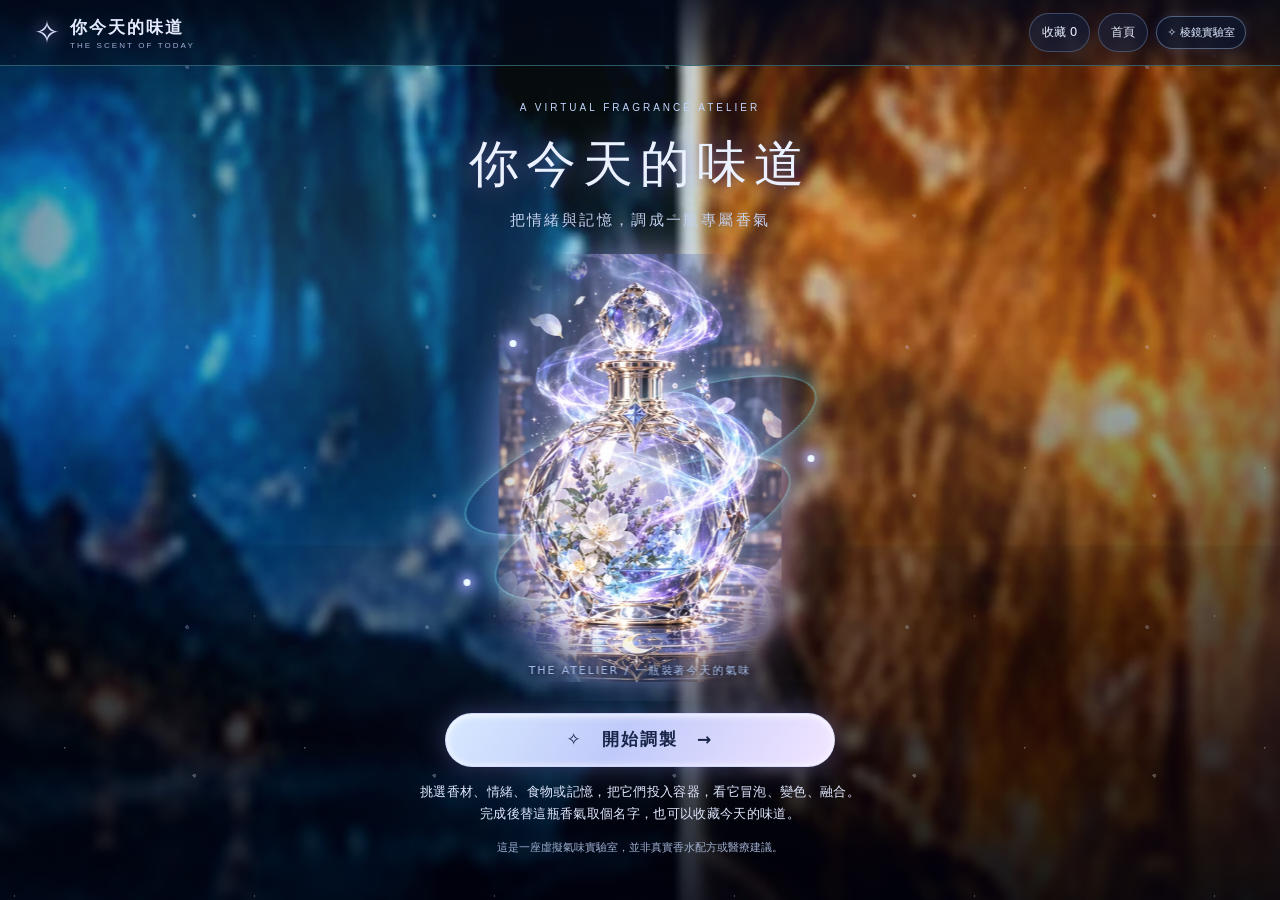
==== previews/v2.5/index.html @ 48ea0120 "Add isolated V2.5 preview: elixir opening, fullscreen generation, fantasy environments and expanded " ====
<!doctype html>
<html lang="zh-Hant-TW"><head><meta charset="utf-8"><meta name="viewport" content="width=device-width,initial-scale=1,viewport-fit=cover"><meta name="theme-color" content="#070e22"><meta name="description" content="在這座虛擬調香所，把香材、情緒、食物與記憶加入容器，看它冒泡、變色、融合，再替這瓶只屬於今天的香氣命名、收藏。"><title>你今天的味道｜虛擬調香所</title><style>
:root{color-scheme:dark;--navy:#070e22;--violet:#aab2ff;--blue:#76d5fa;--silver:#e5eaff;--line:rgba(188,205,255,.24);--glass:rgba(15,26,51,.69);--glow:#8d9aff;--tint:rgba(131,140,251,.4);--fill:13%;--motion:3.2s;font-family:'Noto Sans TC',system-ui,sans-serif;font-size:14px}*{box-sizing:border-box}html,body{height:100%;margin:0}body{background:radial-gradient(ellipse at 48% 27%,#263565,#090d25 64%,#050b18);color:#ecf1ff;overflow:hidden}button,input{font:inherit}button{cursor:pointer}button:disabled{opacity:.45;cursor:not-allowed}button:focus-visible,input:focus-visible{outline:2px solid #bddfff;outline-offset:3px}a{color:#bcdfff}[hidden]{display:none!important}.app{width:100%;height:100dvh;overflow:hidden;position:relative;isolation:isolate}.app::before{content:'';pointer-events:none;position:absolute;inset:0;z-index:-2;background-image:linear-gradient(180deg,rgba(8,14,34,.68),rgba(8,13,31,.52) 35%,#070e22 95%),url("[data-uri]");background-position:center;background-size:cover;filter:saturate(.8)}.app::after{content:'';pointer-events:none;position:absolute;inset:0;z-index:-1;background:radial-gradient(ellipse 70% 50% at 60% 30%,transparent 32%,rgba(2,5,18,.55) 95%)}.skygrain{position:absolute;inset:0;z-index:0;pointer-events:none;opacity:.25;background-image:radial-gradient(1px 1px at 6% 20%,white 99%,transparent),radial-gradient(2px 2px at 78% 24%,#ced5ff 99%,transparent),radial-gradient(1px 1px at 27% 67%,white 99%,transparent),radial-gradient(2px 2px at 81% 77%,white 99%,transparent);background-size:240px 280px;animation:sky 9s ease-in-out infinite alternate}.topbar{height:66px;display:flex;align-items:center;justify-content:space-between;gap:10px;padding:8px clamp(17px,4vw,34px);position:relative;z-index:15;background:linear-gradient(180deg,rgba(3,8,25,.88),rgba(3,8,25,.2));border-bottom:1px solid rgba(169,194,255,.11)}.brand{border:0;background:none;color:var(--silver);display:flex;align-items:center;gap:10px;padding:0;text-align:left}.brand-symbol{font-size:31px;line-height:1;color:#d7defe;filter:drop-shadow(0 0 9px #b9bafa)}.brand-title{font-family:'Noto Serif TC',serif;font-size:17px;letter-spacing:.12em;font-weight:600}.brand-title small{display:block;font-family:Arial,sans-serif;font-size:8px;letter-spacing:.26em;font-weight:400;color:#a3add2;margin-top:2px}.top-actions{display:flex;align-items:center;gap:8px}.top-btn{background:rgba(22,35,64,.57);border:1px solid rgba(171,203,255,.26);color:#e7eeff;border-radius:50px;padding:10px 12px;font-size:12px}.top-btn:hover,.outline:hover{background:rgba(146,155,234,.16)}.screen{height:calc(100dvh - 66px);position:relative;z-index:1}.intro{display:grid;grid-template-rows:1fr auto;max-width:1100px;margin:auto;min-height:0}.intro-content{position:relative;min-height:0;display:flex;flex-direction:column;align-items:center;text-align:center;padding:clamp(16px,4vh,42px) 16px 0;overflow:hidden}.kicker{font-family:Arial,sans-serif;font-size:10px;color:#c3d5ff;letter-spacing:.3em;text-transform:uppercase}.intro h1{font-family:'Noto Serif TC',serif;font-size:clamp(29px,5.2vw,50px);font-weight:500;letter-spacing:.14em;line-height:1.35;margin:18px 0 6px;text-shadow:0 0 27px #989bf8aa}.intro p{margin:6px 0;color:#c6d1ee;letter-spacing:.16em;font-size:clamp(12px,2.5vw,15px)}.intro-stage{flex:1;min-height:230px;max-height:640px;position:relative;width:min(92vw,690px);display:flex;justify-content:center;align-items:center}.intro-bottom{position:relative;padding:12px 25px max(34px,5vh);display:flex;flex-direction:column;align-items:center;gap:14px}.micro{font-size:12px;color:#a7b9dc;line-height:1.8}.button{display:inline-flex;align-items:center;justify-content:center;gap:10px;border:1px solid rgba(208,217,255,.56);border-radius:99px;padding:14px 22px;background:linear-gradient(120deg,#d8e9ff,#c0cafa 45%,#eee3ff 95%);color:#182448;font-weight:700;letter-spacing:.12em;box-shadow:0 0 28px #929fff57,inset 0 1px 9px #fff;transition:transform .2s ease,filter .2s ease}.button:hover{filter:brightness(1.07);transform:translateY(-1px)}.button:active{transform:scale(.97)}.button-large{width:min(84vw,390px);min-height:54px;font-size:17px}.outline{border:1px solid rgba(197,215,255,.35);color:#e8eaff;background:rgba(16,29,57,.62);padding:12px 15px;border-radius:16px}.app-note{font-size:11px;color:#9faecf;text-align:center}.hero-art{position:absolute;top:4%;bottom:4%;left:50%;width:min(91%,465px);transform:translateX(-50%);display:flex;align-items:center;justify-content:center;pointer-events:none;isolation:isolate}.hero-art::before{content:'';position:absolute;inset:15% 4% 3%;border-radius:50%;background:radial-gradient(ellipse,#8596f377,transparent 69%);filter:blur(23px);animation:breathe 4s ease-in-out infinite}.hero-art::after{content:'';position:absolute;left:17%;right:17%;height:8%;bottom:11%;border-radius:50%;background:#a0a3fb66;filter:blur(19px);animation:breathe 5s infinite alternate}.bottle-img{width:auto;max-width:100%;height:100%;object-fit:contain;position:relative;z-index:1;filter:drop-shadow(0 8px 12px #050b27);animation:float var(--motion) ease-in-out infinite;will-change:transform}.orbit{position:absolute;left:10%;top:35%;height:24%;width:80%;border-radius:50%;border:1px solid #cad8ff99;box-shadow:0 0 17px #95abff,0 0 12px #96e9ff inset;transform:rotate(-26deg);z-index:2;pointer-events:none;animation:orbit 8s linear infinite;mix-blend-mode:screen}.orbit.second{top:52%;left:17%;width:67%;opacity:.45;transform:rotate(24deg);animation-duration:13s;animation-direction:reverse}.orb{position:absolute;width:7px;height:7px;border-radius:50%;background:#ecfbff;box-shadow:0 0 13px 5px #a9afff;z-index:4;top:20%;left:22%;animation:twinkle 3s infinite alternate}.orb.o2{top:47%;left:86%;animation-delay:1s}.orb.o3{top:76%;left:12%;animation-delay:2s}.vial-wash{position:absolute;left:23%;right:23%;bottom:20%;height:var(--fill);z-index:2;opacity:.7;background:linear-gradient(180deg,transparent,var(--tint));border-radius:30% 30% 47% 47%;filter:blur(14px);mix-blend-mode:screen;transition:height .8s cubic-bezier(.16,.8,.2,1),background 1s}.effect-container{position:absolute;inset:0;z-index:5;pointer-events:none;overflow:visible}.ripple{position:absolute;left:50%;top:53%;width:25%;aspect-ratio:1;border-radius:50%;border:2px solid rgba(170,239,255,.75);transform:translate(-50%,-50%) scale(.2);opacity:0}.ripple.hit{animation:ripple .85s ease-out forwards}.droplet{position:absolute;left:51%;top:4%;width:10px;height:20px;border-radius:70% 70% 80% 80%;background:linear-gradient(140deg,#fff,#98d8ff 40%,#9581ef);box-shadow:0 0 18px #a9c2ff;opacity:0}.droplet.hit{animation:drop 1.1s cubic-bezier(.43,.05,.74,.7) forwards}.scene-caption{position:absolute;z-index:5;left:0;right:0;bottom:1%;text-align:center;font-size:11px;letter-spacing:.17em;color:#b0c5ee;text-shadow:0 1px 5px #090e29}.studio{display:grid;grid-template-columns:minmax(320px,47%) minmax(0,53%);max-width:1450px;width:100%;min-width:0;margin:auto;gap:0;overflow:hidden}.scene-pane,.control-pane,.ingredients,.selection{min-width:0}.scene-pane{border-right:1px solid var(--line);position:relative;min-height:0;background:radial-gradient(ellipse at 50% 51%,rgba(102,117,205,.25),transparent 72%)}.scene-eyebrow{position:absolute;top:15px;left:18px;right:18px;z-index:6;display:flex;justify-content:space-between;align-items:center;gap:8px;color:#c2d1f1;font-size:11px;letter-spacing:.1em}.scene-count{border:1px solid var(--line);padding:6px 10px;border-radius:99px;background:rgba(14,25,51,.59)}.live-indicator{display:inline-block;width:6px;height:6px;border-radius:50%;background:#9bf2ff;box-shadow:0 0 9px #7bcaff;margin-right:7px}.scene-focus{position:absolute;inset:5% 7% 9%;pointer-events:none}.scene-pane .scene-caption{bottom:4%}.scene-info{position:absolute;bottom:10px;left:15px;right:15px;display:flex;align-items:center;justify-content:space-between;gap:12px;z-index:5}.scene-note{font-size:12px;color:#cddcf9;max-width:74%;line-height:1.45}.scent-swatch{width:19px;height:19px;border:2px solid #ffffff69;border-radius:50%;background:var(--glow);box-shadow:0 0 18px var(--glow)}.control-pane{display:flex;flex-direction:column;min-height:0;background:linear-gradient(180deg,rgba(10,17,38,.5),rgba(10,18,43,.84));backdrop-filter:blur(11px)}.work-head{padding:20px 21px 8px}.work-head h2{font-size:23px;font-family:'Noto Serif TC',serif;font-weight:500;letter-spacing:.06em;margin:7px 0 5px}.work-head p{margin:0;color:#b1c0de;font-size:12px}.tabs{display:flex;border-bottom:1px solid var(--line);margin:8px 16px 0;gap:5px}.tab{flex:1;background:none;border:0;border-bottom:2px solid transparent;color:#aab8d7;padding:11px 4px 12px;white-space:nowrap;font-size:13px}.tab[aria-selected=true]{border-color:#c7caff;color:#eff2ff;text-shadow:0 0 13px #9eafff}.search-filter{padding:13px 16px 8px}.searchbox{width:100%;background:rgba(15,29,59,.68);border:1px solid var(--line);border-radius:13px;color:#e7efff;padding:11px 14px;outline:none}.searchbox::placeholder{color:#9eaac6}.filterbar{display:flex;gap:8px;overflow-x:auto;padding:11px 0 4px;scrollbar-width:thin;scrollbar-color:#7f91c0 transparent}.chip{flex:none;background:rgba(10,20,48,.65);border:1px solid rgba(169,189,237,.23);color:#b8c9e5;border-radius:99px;padding:7px 12px;font-size:12px}.chip.active{background:#bccbff;color:#1b2c4b;border-color:#e3e8ff;font-weight:700}.ingredients{overflow-y:auto;min-height:0;flex:1;padding:5px 16px 14px;overscroll-behavior:contain;scrollbar-color:#566ba0 #101d3f}.list-meta{font-size:11px;color:#a5b7d8;margin:4px 1px 12px}.grid-ingredients{display:grid;grid-template-columns:repeat(3,minmax(0,1fr));gap:9px}.ingredient{position:relative;text-align:left;min-height:108px;display:flex;flex-direction:column;justify-content:space-between;padding:13px 11px;border:1px solid rgba(160,185,235,.22);border-radius:15px;color:#e2eafb;background:linear-gradient(153deg,rgba(64,71,126,.35),rgba(14,26,56,.91));overflow:hidden;isolation:isolate;transition:border .17s,transform .17s}.ingredient::before{content:'';position:absolute;inset:-40%;z-index:-1;background:radial-gradient(circle at 25% 15%,var(--cardColor,rgba(144,150,241,.15)),transparent 39%);opacity:.85}.ingredient.selected{border-color:#bccbff;box-shadow:inset 0 0 14px #899bf122,0 0 11px #8b9efc29}.ingredient:active{transform:scale(.96)}.ing-glyph{font-size:23px;font-family:Georgia,serif;font-weight:400;color:#d4ddff;text-shadow:0 0 14px #acb4ff;min-height:25px}.ing-name{font-size:13px;font-weight:600;line-height:1.3;letter-spacing:.03em;margin-top:7px}.ing-info{font-size:10px;color:#97a7ca;margin-top:3px;line-height:1.25}.ing-add{position:absolute;top:10px;right:9px;width:22px;height:22px;border-radius:50%;display:grid;place-items:center;border:1px solid #afbeec66;color:#dbe8ff;font-size:16px}.ingredient.selected .ing-add{background:#c6dcff;color:#1a3057;border:0;font-size:15px}.selection{border-top:1px solid var(--line);padding:10px 15px 13px;background:rgba(12,23,49,.96)}.chosen-head{display:flex;align-items:center;justify-content:space-between;margin-bottom:8px;color:#bac8e5;font-size:12px}.chosen-list{display:flex;gap:7px;overflow-x:auto;padding:2px 0 8px;min-height:37px;scrollbar-width:thin}.chosen-tag{white-space:nowrap;display:flex;align-items:center;gap:8px;border:1px solid #c2d0ff47;background:#38436b5a;color:#eef3ff;border-radius:10px;padding:7px 9px;flex:none;font-size:12px}.chosen-tag small{color:#b4c4ea}.chosen-empty{font-size:11px;color:#97a7c8;padding:9px}.action-row{display:flex;gap:8px}.action-row .button{flex:1;padding:11px 14px}.action-row .outline{flex-shrink:0}.subscreen{overflow-y:auto;scrollbar-color:#6d8fc0 #122044}.sub-inner{max-width:1050px;padding:22px 18px 65px;margin:auto}.sub-head{margin-bottom:16px}.sub-head h2{font-size:clamp(24px,4vw,36px);font-weight:500;font-family:'Noto Serif TC',serif;margin:9px 0}.sub-head p{color:#b7c7e9;font-size:13px}.result-top{display:grid;grid-template-columns:minmax(0,1fr) minmax(320px,1fr);align-items:center;gap:22px;padding-bottom:23px}.result-preview{position:relative;min-height:440px;background:radial-gradient(ellipse at center,#4d63a343,transparent 66%);border:1px solid #acc7ff20;border-radius:28px}.result-preview .hero-art{top:5%;bottom:5%;left:50%;right:auto;transform:translateX(-50%);height:90%;width:94%}.result-prelude{color:#b8c9ed;letter-spacing:.16em;font-size:10px}.result-name{font-family:'Noto Serif TC',serif;font-size:clamp(27px,4vw,45px);font-weight:500;margin:12px 0;line-height:1.35;color:#f1f4ff}.result-subtitle{color:#bdc8e6;line-height:1.8}.nameform{display:flex;gap:8px;align-items:center;flex-wrap:wrap;margin:17px 0 8px}.field{width:100%;background:rgba(19,34,67,.75);border:1px solid #b4caff4a;border-radius:12px;padding:13px;color:#f6f7ff;min-width:0}.nameform .field{flex:1;min-width:180px}.input-caption{font-size:11px;color:#a9b8d6;margin:6px 0 15px}.info-box{margin-top:20px;padding:17px;border-radius:16px;border:1px solid var(--line);background:rgba(22,35,72,.6)}.two-buttons{display:flex;flex-wrap:wrap;gap:9px;margin-top:14px}.panel-heading{margin:26px 0 13px;font-family:'Noto Serif TC',serif;font-weight:500;font-size:23px;letter-spacing:.07em}.note-results{display:grid;grid-template-columns:repeat(3,1fr);gap:12px}.note-card{padding:18px;border:1px solid var(--line);border-radius:17px;background:linear-gradient(150deg,#36466e8a,#101e3cc7)}.note-card small{font-size:10px;letter-spacing:.2em;color:#afc9f2}.note-card h3{margin:8px 0;font-size:16px;font-family:'Noto Serif TC',serif}.note-card p{font-size:13px;color:#c4cee9;line-height:1.85;margin:8px 0}.long-card{border-top:1px solid #aabbff36;padding:18px 0}.long-card h3{font-size:17px;color:#f1f4ff;font-family:'Noto Serif TC',serif;font-weight:500;margin:0 0 9px}.long-card p{margin:0;color:#c2cde6;line-height:2;font-size:14px}.metric-row{display:grid;grid-template-columns:repeat(5,minmax(0,1fr));gap:9px;margin-top:15px}.metric{padding:13px 8px;border-radius:12px;background:#24355d70;border:1px solid #9aa9d735;text-align:center}.metric b{font-size:19px;display:block;color:#dfecff;font-weight:500}.metric span{color:#aebedd;font-size:11px}.all-tags{display:flex;gap:7px;flex-wrap:wrap}.all-tags span{padding:8px 12px;background:#1b2c54b8;border:1px solid var(--line);border-radius:99px;color:#c8d6f5;font-size:12px}.archive{max-width:770px}.save-row{display:grid;gap:10px}.save-entry{display:flex;align-items:center;justify-content:space-between;gap:10px;border:1px solid var(--line);background:rgba(25,39,75,.72);border-radius:14px;padding:13px 15px}.save-entry strong{font-family:'Noto Serif TC',serif;font-size:18px}.save-entry small{display:block;color:#afc1dd;margin-top:3px}.save-entry button{flex:none}.toast{position:fixed;bottom:20px;left:50%;transform:translate(-50%,15px);border:1px solid #b7cffc6e;background:rgba(17,30,64,.96);color:#eef8ff;padding:12px 17px;border-radius:99px;box-shadow:0 4px 25px #0006;opacity:0;transition:.22s;z-index:40;pointer-events:none;max-width:85vw;text-align:center}.toast.show{opacity:1;transform:translate(-50%,0)}.blending{display:flex;flex-direction:column;align-items:center;justify-content:center;gap:12px;text-align:center;overflow:hidden}.blending .hero-art{position:relative;left:auto;top:auto;bottom:auto;transform:none;width:min(72vw,430px);height:55%;max-height:500px}.blending h2{font-family:'Noto Serif TC',serif;font-size:26px;font-weight:400;margin:0}.progress{width:min(280px,70vw);height:3px;background:#7081af63;border-radius:10px;overflow:hidden}.progress i{display:block;width:0;height:100%;background:#c8e6ff;box-shadow:0 0 16px #fff;animation:progress 2s ease-in-out forwards}.disclaimer{color:#9fb4d1;font-size:11px;line-height:1.7}.fx-flight{position:fixed;left:0;top:0;width:25px;height:25px;border-radius:50%;background:radial-gradient(circle at 40% 30%,#fff,var(--flight,#a1baff) 35%,transparent 73%);filter:drop-shadow(0 0 9px var(--flight,#a1baff));z-index:80;pointer-events:none}.intense .hero-art::before{animation-duration:1s}.intense .orbit{box-shadow:0 0 28px #b8e5ff,0 0 24px #b5aaff inset}.intense .bottle-img{filter:drop-shadow(0 0 22px #9ad4ff80)}@keyframes float{0%,100%{transform:translateY(0) rotate(-.5deg)}50%{transform:translateY(-8px) rotate(.7deg)}}@keyframes orbit{to{transform:rotate(334deg)}}@keyframes breathe{from{opacity:.35;transform:scale(.93)}to{opacity:1;transform:scale(1.07)}}@keyframes twinkle{from{opacity:.2;transform:scale(.55)}to{opacity:1;transform:scale(1.3)}}@keyframes sky{to{opacity:.49;transform:translateY(-5px)}}@keyframes drop{0%{opacity:0;transform:translateY(0) scale(.5)}12%{opacity:1}76%{opacity:1}95%,100%{transform:translateY(185px) scale(.24);opacity:0}}@keyframes ripple{10%{opacity:1}100%{opacity:0;transform:translate(-50%,-50%) scale(4.5)}}@keyframes progress{to{width:100%}}
@media(max-width:800px){.screen.studio{grid-template-columns:minmax(0,1fr);grid-template-rows:minmax(225px,40%) minmax(0,60%)}.topbar{height:59px;padding:7px 14px}.screen{height:calc(100dvh - 59px)}.brand-title{font-size:15px}.brand-symbol{font-size:23px}.top-btn{padding:8px 10px;font-size:11px}.scene-pane{border-right:none;border-bottom:1px solid var(--line);overflow:hidden}.scene-focus{inset:4% 5% 5%}.scene-pane .hero-art{width:min(79vw,330px)}.scene-eyebrow{top:8px;left:12px;right:12px}.scene-caption{display:none}.scene-info{bottom:4px;left:12px;right:12px}.scene-note{font-size:10px}.work-head{padding:9px 15px 0}.work-head h2{font-size:16px;margin:3px 0}.work-head p{display:none}.tabs{margin:5px 12px 0}.tab{font-size:12px;padding:8px 0 9px}.search-filter{padding:8px 12px 3px}.searchbox{font-size:13px;padding:9px 12px}.filterbar{padding:8px 0 2px}.chip{padding:5px 10px;font-size:11px}.ingredients{padding:0 11px 7px}.grid-ingredients{grid-template-columns:repeat(2,minmax(0,1fr));gap:7px}.ingredient{min-height:82px;padding:8px 10px}.ing-name{margin-top:5px;font-size:12px}.ing-info{font-size:10px}.ing-glyph{font-size:17px;min-height:20px}.selection{padding:7px 10px 9px}.chosen-head{font-size:11px;margin:0 0 5px}.chosen-list{min-height:30px;padding:1px 0 5px}.chosen-tag{font-size:11px;padding:5px 8px}.action-row .button,.action-row .outline{padding:10px 11px;font-size:12px}.result-top{grid-template-columns:1fr;gap:9px}.result-preview{min-height:290px;max-height:370px}.result-preview .hero-art{width:min(85vw,380px);top:4%;bottom:4%;left:50%;right:auto;transform:translateX(-50%);height:92%}.sub-inner{padding:19px 14px 50px}.note-results{grid-template-columns:1fr}.note-card{padding:15px}.metric-row{grid-template-columns:repeat(3,minmax(0,1fr))}.result-name{font-size:27px}.intro-content{padding-top:clamp(21px,6vh,60px)}.intro h1{font-size:clamp(26px,7vw,37px)}.intro-stage{min-height:140px}.intro-bottom{padding-bottom:clamp(20px,4vh,44px)}}
@media(max-width:360px){.grid-ingredients{grid-template-columns:repeat(2,1fr)}.scene-pane .hero-art{width:75vw}.intro h1{font-size:26px}.brand-title{font-size:13px}}@media(prefers-reduced-motion:reduce){*,*::before,*::after{animation-duration:.01ms!important;transition-duration:.01ms!important;scroll-behavior:auto!important}}

/* V2.1 調製介面：放大素材閱讀、保留一小區即時瓶身預覽 */
.preview-toggle{background:rgba(38,52,100,.82);border:1px solid #b4c7ff77;border-radius:99px;color:#ebf3ff;padding:7px 11px;font-size:11px;line-height:1.2;white-space:nowrap}
.preview-toggle:focus-visible{outline:2px solid white}
.scene-eyebrow{justify-content:space-between}
.scene-moment{position:absolute;bottom:12%;left:50%;z-index:9;transform:translateX(-50%) translateY(9px);opacity:0;pointer-events:none;width:max-content;max-width:93%;white-space:normal;font-size:12px;text-align:center;padding:7px 13px;color:#f6ebff;background:#262954e8;border:1px solid #c9b8ff88;border-radius:99px;box-shadow:0 0 19px #b3a8ff8c;text-shadow:0 0 10px #c1b1ff;transition:opacity .16s,transform .16s}
.scene-moment.moment-in{opacity:1;transform:translateX(-50%) translateY(0)}
.ing-description{margin-top:7px;font-size:12px;line-height:1.6;color:#d4dcf2;overflow-wrap:anywhere}
.ing-info{letter-spacing:.02em}
.ingredient{min-height:128px}
.fx-special{position:absolute;z-index:12;left:var(--x);top:var(--y);font-size:26px;line-height:1;font-weight:400;text-shadow:0 0 6px currentColor,0 0 15px currentColor;opacity:0;will-change:transform,opacity;pointer-events:none;animation:fxOdd var(--dur) cubic-bezier(.2,.7,.24,1) var(--delay) both}
.fx-electric{font-size:23px;filter:drop-shadow(0 0 9px #ff98cf)}
.fx-aquatic{font-size:29px;filter:drop-shadow(0 0 7px #97e9ff)}
.fx-psychic{font-size:33px;filter:drop-shadow(0 0 11px #ae9cff)}
.fx-kitchen{font-size:30px;filter:drop-shadow(0 0 10px #ffc9a1)}
.fx-memory{font-size:23px}
.orbit.fx-surprise{animation-duration:1.1s;filter:brightness(1.8)}
@keyframes fxOdd{0%{opacity:0;transform:translate(-50%,-50%) rotate(-90deg) scale(.08)}13%{opacity:.98}42%{opacity:1;transform:translate(calc(-50% + 7px),calc(-50% - 33px)) rotate(40deg) scale(1.18)}100%{opacity:0;transform:translate(calc(-50% + var(--dx)),calc(-50% + var(--dy))) rotate(var(--angle)) scale(.18)}}
@media(max-width:800px){
  .screen.studio{grid-template-rows:minmax(125px,26%) minmax(0,74%);}
  .screen.studio.reading-mode{grid-template-rows:minmax(80px,13%) minmax(0,87%)}
  .studio .scene-pane{min-height:0}
  .studio .scene-focus{inset:3% 8% 0}
  .studio .scene-pane .hero-art{width:min(62vw,260px)}
  .studio.reading-mode .scene-pane .hero-art{width:min(37vw,170px)}
  .scene-eyebrow{top:6px;left:10px;right:10px;letter-spacing:0;font-size:10px;gap:5px}
  .scene-count{padding:5px 7px;white-space:nowrap}
  .preview-toggle{font-size:10px;padding:6px 8px}
  .scene-info{bottom:2px;left:10px;right:10px}
  .scene-note{font-size:10px;max-width:90%;white-space:nowrap;overflow:hidden;text-overflow:ellipsis}
  .scene-moment{bottom:20%;font-size:11px;padding:5px 9px}
  .work-head{padding:7px 12px 0}
  .work-head h2{font-size:16px;margin:1px 0 0}
  .tabs{margin:3px 10px 0;gap:3px}
  .tab{font-size:12px;padding:7px 0 8px}
  .search-filter{padding:7px 10px 3px}
  .searchbox{padding:8px 11px}
  .filterbar{padding:7px 0 1px;gap:6px}
  .chip{padding:5px 9px}
  .ingredients{padding:0 10px 9px}
  .list-meta{margin:3px 1px 7px}
  .grid-ingredients{grid-template-columns:minmax(0,1fr);gap:9px}
  .ingredient{display:grid;grid-template-columns:34px minmax(0,1fr);align-items:start;justify-content:normal;gap:12px;min-height:94px;padding:13px 40px 13px 14px;border-radius:15px}
  .ingredient>.ing-glyph{font-size:27px;line-height:1.5;align-self:center}
  .ingredient>.ing-add{top:12px;right:12px;width:24px;height:24px}
  .ingredient .ing-name{font-size:15px;line-height:1.4;margin-top:0}
  .ingredient .ing-info{font-size:10px;margin-top:2px}
  .ingredient .ing-description{font-size:12px;line-height:1.55;color:#dce5ff;margin-top:5px;white-space:normal;display:block}
  .selection{padding:6px 10px max(6px,env(safe-area-inset-bottom))}
  .chosen-head{margin-bottom:2px;font-size:11px}
  .chosen-list{min-height:0;padding:0 0 4px;gap:5px}
  .chosen-tag{padding:4px 7px;font-size:11px}
  .action-row .button,.action-row .outline{padding:9px 12px;font-size:12px;min-height:38px}
}
@media(max-height:690px) and (max-width:800px){
  .screen.studio{grid-template-rows:minmax(108px,22%) minmax(0,78%)}
  .studio .work-head .kicker{display:none}
  .studio .work-head{padding-top:5px}
  .studio .tab{padding:6px 0}
  .studio .search-filter{padding-top:5px}
  .studio .filterbar{padding-top:6px}
  .studio .selection{padding-top:5px}
}
@media(prefers-reduced-motion:reduce){.fx-special{animation:none!important}.scene-moment{transition:none!important}}

/* 容器選擇入口與工作中的可見回饋 */
.work-head-row{display:flex;align-items:center;justify-content:space-between;gap:12px}
.work-head-row h2{min-width:0}
.vessel-change{flex:none;background:#242b54a8;color:#dfe9ff;border:1px solid #bdc8ff66;border-radius:99px;padding:9px 13px;font-size:12px}
.vessel-overlay{position:fixed;inset:0;z-index:70;background:#020718df;display:grid;place-items:center;padding:14px;backdrop-filter:blur(16px)}
.vessel-dialog{width:min(650px,100%);max-height:min(90dvh,780px);overflow-y:auto;background:linear-gradient(145deg,#1b2a52ef,#090f29f9);border:1px solid #c1ceff70;box-shadow:0 26px 75px #000a,0 0 70px #8889ff33;border-radius:22px;padding:20px;color:#f1f6ff}
.vessel-dialog-head{display:flex;justify-content:space-between;gap:12px;align-items:start}
.vessel-dialog-head h2{font-family:'Noto Serif TC',serif;font-size:23px;font-weight:500;margin:5px 0 8px}
.vessel-intro,.vessel-future{font-size:12px;line-height:1.85;color:#c2cdec}
.vessel-choices{display:grid;grid-template-columns:repeat(2,minmax(0,1fr));gap:13px;margin:18px 0}
.vessel-choice{position:relative;display:flex;flex-direction:column;align-items:center;padding:10px;gap:7px;border-radius:18px;background:#192948cc;border:1px solid #a0b8e844;color:#edf1ff;text-align:center}
.vessel-choice.active{background:#293767ad;border-color:#d5d6ff;box-shadow:0 0 25px #9db8ff50}
.vessel-choice img{height:clamp(155px,30vh,260px);width:100%;object-fit:contain;filter:drop-shadow(0 0 16px #a8c3ff69)}
.vessel-title{font-size:15px;font-weight:600}
.vessel-caption{font-size:12px;color:#bcc7e9;line-height:1.6}
.hero-art[data-vessel="specimen"] .orbit{border-color:#c9aafa85;box-shadow:0 0 19px #b7adff}
.hero-art[data-vessel="specimen"] .bottle-img{filter:drop-shadow(0 5px 15px #979df685)}
.hero-art[data-vessel="specimen"] .vial-wash{opacity:.2}
@media(max-width:800px){.vessel-change{padding:6px 9px;font-size:11px}.vessel-dialog{padding:14px}.vessel-dialog-head h2{font-size:19px}.vessel-dialog-head .outline{padding:9px 11px;font-size:11px}.vessel-choice img{height:clamp(135px,25vh,240px)}.vessel-caption{font-size:11px}}

.fx-woody{filter:drop-shadow(0 0 9px #d3f1bd)}.fx-citrus{filter:drop-shadow(0 0 12px #c9f6b7);font-size:31px}

/* V2.2: interchangeable magical sky scenes, without hiding readability */
.ambient-tint{position:absolute;inset:0;z-index:0;pointer-events:none;background:var(--scene-overlay,transparent);opacity:.94;transition:background .65s ease,opacity .65s ease}
.app[data-scene="night"]{--scene-overlay:radial-gradient(ellipse at 50% 21%,rgba(120,76,196,.11),transparent 55%),radial-gradient(ellipse at 86% 65%,rgba(47,76,149,.10),transparent 60%)}
.app[data-scene="ice"]{--scene-overlay:radial-gradient(ellipse at 42% 12%,rgba(174,226,247,.30),transparent 55%),radial-gradient(ellipse at 100% 70%,rgba(40,145,201,.24),transparent 65%),linear-gradient(165deg,rgba(23,49,76,.37),transparent 65%)}
.app[data-scene="tide"]{--scene-overlay:radial-gradient(ellipse at 60% 18%,rgba(36,183,170,.36),transparent 58%),radial-gradient(ellipse at 6% 83%,rgba(9,138,155,.30),transparent 68%),linear-gradient(170deg,rgba(4,43,51,.26),transparent 75%)}
.app[data-scene="rose"]{--scene-overlay:radial-gradient(ellipse at 58% 14%,rgba(201,92,143,.31),transparent 60%),radial-gradient(ellipse at 3% 78%,rgba(111,53,124,.27),transparent 65%),linear-gradient(170deg,rgba(62,16,49,.23),transparent 80%)}
.app[data-scene="ice"] .skygrain{filter:hue-rotate(20deg)}
.app[data-scene="tide"] .skygrain{filter:hue-rotate(105deg)}
.app[data-scene="rose"] .skygrain{filter:hue-rotate(-42deg)}
.scene-selector{background:rgba(22,35,64,.57);border:1px solid rgba(171,203,255,.36);color:#e7eeff;border-radius:50px;padding:10px 12px;font-size:12px;white-space:nowrap}
.scene-overlay{position:absolute;inset:0;z-index:40;display:grid;place-items:center;background:rgba(2,7,21,.78);padding:15px;overflow:auto;backdrop-filter:blur(7px)}
.scene-dialog{width:min(620px,100%);max-height:90dvh;overflow:auto;background:linear-gradient(145deg,#142240f5,#090f27f7);border:1px solid #8fa4d45c;border-radius:22px;padding:19px;box-shadow:0 22px 65px #000a;color:#f3f5ff}
.scene-dialog-head{display:flex;align-items:center;justify-content:space-between;gap:12px}.scene-dialog h2{font-size:21px;margin:2px 0 4px}.scene-dialog p{font-size:13px;line-height:1.7;color:#ccd4ee}
.scene-options{display:grid;grid-template-columns:repeat(2,minmax(0,1fr));gap:12px;margin:14px 0}
.scene-option{display:block;text-align:left;padding:9px;color:#f0f4ff;background:#111d3e;border:1px solid #a7bbee45;border-radius:16px;min-width:0}
.scene-option[aria-pressed="true"]{border-color:#d8edff;box-shadow:inset 0 0 0 1px #becdfc,0 0 16px #9baaff40}
.scene-paint{height:86px;display:block;border-radius:10px;margin-bottom:8px}
.scene-option strong{font-size:14px;display:block}.scene-option small{font-size:11px;color:#c8d4ec;line-height:1.4;display:block;margin-top:4px}
.paint-night{background:radial-gradient(circle at 42% 36%,#7771c5,#251a61 45%,#0d1536 90%)}
.paint-ice{background:radial-gradient(circle at 54% 33%,#d8edff,#4caacb 35%,#122d5a 81%)}
.paint-tide{background:radial-gradient(circle at 54% 33%,#66e0c4,#147b8c 43%,#062c43 90%)}
.paint-rose{background:radial-gradient(circle at 54% 33%,#df8bb2,#853a72 43%,#26162f 95%)}
/* Oddities are actual animated shapes; not religion/ideology signs or emoji stickers. */
.fx-oddity{position:absolute;z-index:11;left:var(--x);top:var(--y);width:var(--size);height:var(--size);pointer-events:none;color:var(--odd-color);opacity:0;transform-origin:center;will-change:transform,opacity;animation:oddFloat var(--dur) cubic-bezier(.12,.65,.36,1) var(--delay) both}
.fx-oddity:before,.fx-oddity:after{content:'';position:absolute}
.odd-citrus{border:2px dashed currentColor;border-radius:49% 51% 40% 60%;box-shadow:0 0 18px currentColor,inset 0 0 7px currentColor;background:radial-gradient(circle,transparent 25%,#edffd54a 70%,transparent 78%)}
.odd-citrus:before{inset:23%;border:2px dotted #f7ffe1;border-radius:50%}
.odd-woody{border:2px solid currentColor;border-radius:7% 85% 10% 73%;transform-origin:bottom center;box-shadow:0 0 12px currentColor}
.odd-woody:before{inset:30% 46% -24% 46%;background:currentColor;transform:rotate(36deg)}
.odd-botanical{background:radial-gradient(ellipse at 50% 24%,#f1d0ff 0 17%,transparent 19%),radial-gradient(ellipse at 24% 50%,#dfadf5 0 17%,transparent 19%),radial-gradient(ellipse at 76% 50%,#dfadf5 0 17%,transparent 19%),radial-gradient(ellipse at 50% 76%,#f1d0ff 0 17%,transparent 19%);filter:drop-shadow(0 0 8px currentColor)}
.odd-botanical:before{inset:35%;background:#fff3bb;border-radius:50%}
.odd-aquatic{border:2px solid #a9efff;border-radius:50%;background:radial-gradient(circle at 27% 24%,#f7ffffab,transparent 30%),radial-gradient(circle at 65% 75%,#26b2f450,transparent 64%);box-shadow:inset 0 0 17px #bbfaff89,0 0 11px currentColor}
.odd-electric{background:linear-gradient(180deg,#ffe0f1,#e487ff);clip-path:polygon(45% 0,82% 0,51% 41%,78% 41%,26% 100%,41% 56%,19% 56%);filter:drop-shadow(0 0 11px #ef8df6)}
.odd-kitchen{border:2px solid currentColor;border-radius:46% 54% 50% 50%;box-shadow:0 0 17px currentColor;background:radial-gradient(circle at 52% 73%,#ffb98d88,transparent 68%)}
.odd-kitchen:before{width:40%;height:25%;left:29%;top:-20%;border:2px solid currentColor;border-radius:50%;transform:rotate(33deg)}
.odd-memory{border:2px solid currentColor;box-shadow:0 0 13px currentColor;transform:rotate(36deg);border-radius:18%}
.odd-memory:before{top:49%;left:17%;width:65%;height:2px;background:currentColor;transform:rotate(-32deg)}
.odd-psychic{border-radius:43% 55% 48% 59%;background:radial-gradient(circle at 50% 40%,#dee6ffc2,#9a8bea65 37%,#3d367454 62%,transparent 78%);filter:drop-shadow(0 0 14px currentColor)}
.odd-psychic:before{width:7px;height:7px;background:#e8d7ff;border-radius:50%;left:30%;top:37%;box-shadow:15px 1px #e8d7ff}
.odd-dreamy{border:1px dotted currentColor;border-radius:35% 65% 60% 40%;box-shadow:0 0 19px currentColor,inset 0 0 8px currentColor}
.odd-frost{background:#caf9ffbf;clip-path:polygon(50% 0,61% 35%,89% 11%,65% 42%,100% 50%,65% 58%,89% 89%,61% 65%,50% 100%,39% 65%,11% 89%,35% 58%,0 50%,35% 42%,11% 11%,39% 35%);filter:drop-shadow(0 0 11px #baf7ff)}
.odd-shadow{background:radial-gradient(ellipse at 50% 40%,#b6b1ee8f,#4c3f8e60 48%,transparent 70%);border:1px solid #a4a6fd88;border-radius:50% 44% 38% 48%;box-shadow:0 0 20px #8676ff8f}
.odd-shadow:before{width:3px;height:3px;background:white;border-radius:50%;left:37%;top:41%;box-shadow:12px 0 white}
.odd-storm{border:2px solid #ffb3d4;border-right-color:transparent;border-radius:50%;box-shadow:0 0 16px #fb99d4;transform:rotate(-38deg)}
.odd-storm:before{width:40%;height:40%;left:27%;top:27%;background:#f391e99e;clip-path:polygon(30% 0,93% 0,52% 49%,82% 49%,6% 100%,37% 47%,13% 47%)}
@keyframes oddFloat{0%{opacity:0;transform:translate(0,20px) rotate(-100deg) scale(.05)}12%{opacity:.92}45%{opacity:1;transform:translate(0,-25px) rotate(5deg) scale(1.25)}100%{opacity:0;transform:translate(var(--dx),var(--dy)) rotate(160deg) scale(.14)}}
@media(max-width:800px){.top-actions{gap:5px}.scene-selector,.top-btn{padding:7px 9px;font-size:11px}.scene-dialog{padding:14px}.scene-paint{height:75px}}
@media(max-width:360px){.brand-title{font-size:12px}.scene-selector,.top-btn{font-size:10px;padding:6px 7px}}

/* V2.3: Independent illustrated atmospheric worlds, layered light and distinct environments. */
.app::before{background-image:linear-gradient(180deg,rgba(4,10,24,.10) 0%,rgba(4,8,22,.16) 38%,rgba(3,8,20,.48) 77%,rgba(3,8,20,.78) 100%),var(--realm-bg);background-position:center,center;background-size:cover,cover;filter:saturate(1.2);transition:background-image .4s}
.app::after{background:radial-gradient(ellipse 75% 57% at 50% 29%,transparent 20%,rgba(0,3,12,.20) 70%,rgba(1,4,14,.46) 100%)}
.ambient-tint{background:var(--scene-overlay);opacity:.48;transition:background .65s}
.app[data-scene="night"]{--realm-accent:#bba0ff;--realm-strong:#714acc;--realm-filter:rgba(100,62,169,.21)}
.app[data-scene="ice"]{--realm-accent:#bcfaff;--realm-strong:#6fdff8;--realm-filter:rgba(64,215,252,.22)}
.app[data-scene="tide"]{--realm-accent:#61ffdc;--realm-strong:#1ccfbe;--realm-filter:rgba(5,187,164,.22)}
.app[data-scene="rose"]{--realm-accent:#ffb6d6;--realm-strong:#ea6da2;--realm-filter:rgba(197,38,103,.25)}
.topbar{background:linear-gradient(180deg,rgba(2,7,23,.84),rgba(3,12,30,.50));border-bottom-color:color-mix(in srgb,var(--realm-accent) 35%,transparent)}
.scene-pane{background:radial-gradient(circle at 50% 48%,var(--realm-filter),transparent 70%);box-shadow:inset 0 0 45px #0002}
.control-pane{background:linear-gradient(180deg,rgba(7,14,34,.68),rgba(5,11,26,.82))}
.scene-paint{background-image:var(--paint-img)!important;background-position:center 37%!important;background-size:cover!important;box-shadow:inset 0 0 28px #0006,0 0 10px #7a9eff1f}
.scene-option[aria-pressed="true"]{border-color:var(--realm-accent);box-shadow:0 0 17px color-mix(in srgb,var(--realm-accent) 35%,transparent),inset 0 0 0 1px var(--realm-accent)}
.scene-option{transition:transform .18s,border-color .18s}.scene-option:active{transform:scale(.985)}
.app[data-scene="ice"] .orbit,.app[data-scene="tide"] .orbit,.app[data-scene="rose"] .orbit{border-color:color-mix(in srgb,var(--realm-accent) 61%,transparent);box-shadow:0 0 21px color-mix(in srgb,var(--realm-accent) 42%,transparent),inset 0 0 8px color-mix(in srgb,var(--realm-accent) 25%,transparent)}
.app[data-scene="ice"] .scene-moment,.app[data-scene="tide"] .scene-moment,.app[data-scene="rose"] .scene-moment{border-color:var(--realm-accent)}
.app[data-scene="ice"] .button,.app[data-scene="tide"] .button,.app[data-scene="rose"] .button{box-shadow:0 0 15px color-mix(in srgb,var(--realm-accent) 27%,transparent)}
/* Strong transitions: moving light curtains and textured atmospheres, no flashing. */
.realm-lights{position:absolute;inset:0;z-index:0;pointer-events:none;overflow:hidden;mix-blend-mode:screen;opacity:.7}
.realm-lights::before,.realm-lights::after{content:'';position:absolute;width:85%;height:50%;border-radius:50%;filter:blur(33px);animation:realmDrift 12s ease-in-out infinite alternate;opacity:.55}
.realm-lights::before{top:5%;left:-33%;background:radial-gradient(ellipse, color-mix(in srgb,var(--realm-accent) 46%,transparent),transparent 68%)}
.realm-lights::after{top:20%;right:-43%;background:radial-gradient(ellipse,color-mix(in srgb,var(--realm-strong) 70%,transparent),transparent 70%);animation-delay:-5s;animation-duration:16s}
@keyframes realmDrift{from{transform:translate(-6%,3%) rotate(-7deg) scale(.9)}to{transform:translate(20%,-11%) rotate(12deg) scale(1.1)}}
.app.realm-pulse .realm-lights{animation:realmPulse .85s ease-out}
@keyframes realmPulse{0%{opacity:.55;filter:brightness(1)}45%{opacity:1;filter:brightness(1.5)}100%{opacity:.7;filter:brightness(1)}}
.fx-phenomenon{position:absolute;z-index:17;left:var(--x);top:var(--y);width:var(--size);height:var(--size);opacity:0;pointer-events:none;animation:phenomenon var(--duration) cubic-bezier(.18,.55,.24,1) var(--delay) both;filter:drop-shadow(0 0 9px var(--tone));will-change:transform,opacity}
.fx-phenomenon::before,.fx-phenomenon::after{content:'';position:absolute;display:block}
.fx-phenomenon.portal{border:2px solid var(--tone);border-radius:50% 18% 50% 28%;box-shadow:inset 0 0 10px var(--tone),0 0 17px var(--tone);background:conic-gradient(from 20deg,transparent 10%,color-mix(in srgb,var(--tone) 48%,transparent),transparent 60%,color-mix(in srgb,var(--tone) 42%,transparent));}
.fx-phenomenon.portal::before{inset:23%;border:2px dotted #f4edff;border-radius:35%;transform:rotate(65deg)}
.fx-phenomenon.ghost{border-radius:50% 50% 28% 42%;background:radial-gradient(circle at 40% 25%,#e0e7ffb8,var(--tone) 35%,transparent 82%);}
.fx-phenomenon.ghost::before{width:6px;height:7px;top:36%;left:31%;border-radius:50%;background:#07152f;box-shadow:14px 0 #07152f}
.fx-phenomenon.clock{border:3px solid var(--tone);border-radius:50%;box-shadow:inset 0 0 12px var(--tone),0 0 18px var(--tone)}
.fx-phenomenon.clock::before{left:49%;top:16%;height:40%;width:2px;background:#fff;transform-origin:bottom;transform:rotate(44deg)}
.fx-phenomenon.clock::after{left:49%;top:49%;height:28%;width:2px;background:#fff;transform-origin:top;transform:rotate(-88deg)}
.fx-phenomenon.crystal{clip-path:polygon(49% 0,85% 32%,100% 72%,48% 100%,0 66%,17% 25%);background:linear-gradient(115deg,#ffffffc9,var(--tone) 50%,#ffffff58);box-shadow:0 0 19px var(--tone)}
.fx-phenomenon.seed{border-radius:0 95% 0 95%;background:linear-gradient(38deg,var(--tone),#e3ffc2a3);transform-origin:bottom center}
.fx-phenomenon.seed::before{width:45%;height:3px;left:17%;bottom:14%;background:var(--tone);transform:rotate(-38deg)}
.fx-phenomenon.bubble{border-radius:50%;border:2px solid var(--tone);background:radial-gradient(circle at 30% 25%,#ffffffb0,transparent 25%),radial-gradient(circle at 69% 74%,var(--tone),transparent 63%);box-shadow:inset 0 0 14px var(--tone),0 0 19px var(--tone)}
.fx-phenomenon.ribbon{border-radius:10% 90% 10% 90%;border:2px solid var(--tone);background:linear-gradient(135deg,transparent,var(--tone),transparent);}
.fx-phenomenon.flame{clip-path:polygon(49% 0,77% 32%,76% 55%,96% 85%,58% 100%,18% 90%,10% 65%,34% 49%);background:radial-gradient(ellipse at 49% 82%,#fffaec,var(--tone) 55%,transparent)}
@keyframes phenomenon{0%{opacity:0;transform:translate(0,18px) rotate(-150deg) scale(.03)}17%{opacity:.95}49%{opacity:1;transform:translate(var(--mx),calc(var(--my) * .3)) rotate(12deg) scale(1.13)}100%{opacity:0;transform:translate(var(--dx),var(--dy)) rotate(var(--turn)) scale(.15)}}
@media(max-width:800px){.realm-lights{opacity:.58}.realm-lights::before,.realm-lights::after{filter:blur(22px)}.scene-pane{box-shadow:inset 0 -14px 24px #0209195c}}
@media(prefers-reduced-motion:reduce){.realm-lights::before,.realm-lights::after,.fx-phenomenon,.app.realm-pulse .realm-lights{animation:none!important}.fx-phenomenon{display:none}}
.app[data-scene="night"]{--realm-bg:url("[data-uri]")}
.paint-night{--paint-img:url("[data-uri]")}
.app[data-scene="ice"]{--realm-bg:url("[data-uri]")}
.paint-ice{--paint-img:url("[data-uri]")}
.app[data-scene="tide"]{--realm-bg:url("[data-uri]")}
.paint-tide{--paint-img:url("[data-uri]")}
.app[data-scene="rose"]{--realm-bg:url("[data-uri]")}
.paint-rose{--paint-img:url("[data-uri]")}

/* V2.4: a real changing fluid layer -- level, color and texture are bound to chosen materials. */
.vial-wash{display:none!important}
.fluid-vessel{position:absolute;left:50%;top:0;transform:translateX(-50%);height:100%;width:auto;max-width:100%;aspect-ratio:455 / 688;z-index:3;pointer-events:none;overflow:visible;mix-blend-mode:normal;transition:opacity .38s;opacity:0;filter:drop-shadow(0 0 11px var(--fluid-mid,#a2bbfa))}
.hero-art[data-vessel="specimen"] .fluid-vessel{aspect-ratio:422 / 762}
.liquid-level{transition:transform 1.05s cubic-bezier(.19,.86,.29,1.02);will-change:transform;opacity:.89}
.liquid-level path{filter:drop-shadow(0 0 5px var(--fluid-light,#93deff))}
.liquid-surface{fill:none;stroke:var(--fluid-light,#c5d9ff);stroke-width:4;opacity:.95;filter:drop-shadow(0 0 5px white)}
.liquid-sheen{fill:none;stroke:white;stroke-width:4;stroke-linecap:round;opacity:.46}
.liquid-bubbles{fill:none;stroke:rgba(244,249,255,.92);stroke-width:2;filter:drop-shadow(0 0 5px var(--fluid-light,#83ffff));animation:fluidBreath 2.9s ease-in-out infinite alternate;transform-origin:center}
@keyframes fluidBreath{from{opacity:.48;transform:translate(0,4px)}to{opacity:.95;transform:translate(0,-14px)}}
.fluid-readout{color:#d8efff;font-size:10px;line-height:1.3;text-shadow:0 0 4px #112d4b;white-space:nowrap;max-width:62%;overflow:hidden;text-overflow:ellipsis}
.fluid-meter{width:72px;flex:none;height:4px;border-radius:99px;background:#8ea9d94d;overflow:hidden;border:1px solid #9dc9e940}
.fluid-meter span{display:block;height:100%;width:0;background:linear-gradient(90deg,var(--fluid-dark,#6d9cff),var(--fluid-light,#c9fcff));border-radius:inherit;transition:width 1.05s ease;box-shadow:0 0 6px var(--fluid-light)}
.scene-info{display:flex;align-items:center;gap:7px;flex-wrap:wrap;justify-content:space-between}
.scene-info .scene-note{flex:1 1 100%}
.topbar .top-actions .top-btn{white-space:nowrap;flex-shrink:0}.topbar .brand{min-width:0}.scene-visit-label{display:inline-flex;align-items:center;justify-content:center;white-space:nowrap;border:1px solid rgba(184,216,255,.38);background:rgba(14,28,55,.6);padding:8px 10px;border-radius:99px;color:#dce8ff;font-size:11px;box-shadow:0 0 12px #8093f02b}
@media(max-width:800px){.scene-info .scene-note{flex:1 1 100%;font-size:10px}.fluid-readout{font-size:9px}.fluid-meter{width:63px}.scene-visit-label{font-size:9px;padding:6px 8px}.top-actions{gap:4px}}
@media(max-width:800px){.topbar .top-btn{padding:6px 7px;font-size:10px}.topbar .brand-title{font-size:13px}.topbar .brand-title small{font-size:7px}.topbar .brand-symbol{font-size:17px}}
@media(max-width:365px){.scene-visit-label{max-width:88px;overflow:hidden;text-overflow:ellipsis}.fluid-meter{width:45px}}
@media(max-width:800px){
 .scene-moment{left:auto!important;right:7px!important;top:52px!important;bottom:auto!important;width:min(36%,137px);min-width:0!important;padding:5px 6px!important;line-height:1.35!important;font-size:9px!important;text-align:center;white-space:normal;transform:translateY(8px)!important}
 .scene-moment.moment-in{transform:translateY(0)!important}
}
@media(prefers-reduced-motion:reduce){.liquid-bubbles{animation:none}}
.app[data-scene="greenhouse"]{--realm-bg:url("[data-uri]");--realm-accent:rgb(112,248,197);--realm-strong:rgb(12,89,82);--realm-filter:rgba(112,248,197,.24)}
.app[data-scene="archive"]{--realm-bg:url("[data-uri]");--realm-accent:rgb(146,187,255);--realm-strong:rgb(45,34,95);--realm-filter:rgba(146,187,255,.24)}
.app[data-scene="floating"]{--realm-bg:url("[data-uri]");--realm-accent:rgb(220,180,255);--realm-strong:rgb(62,45,126);--realm-filter:rgba(220,180,255,.24)}
.app[data-scene="clock"]{--realm-bg:url("[data-uri]");--realm-accent:rgb(255,194,119);--realm-strong:rgb(87,56,80);--realm-filter:rgba(255,194,119,.24)}
.app[data-scene="amber"]{--realm-bg:url("[data-uri]");--realm-accent:rgb(255,174,113);--realm-strong:rgb(111,57,47);--realm-filter:rgba(255,174,113,.24)}
.app[data-scene="prism"]{--realm-bg:url("[data-uri]");--realm-accent:rgb(119,241,248);--realm-strong:rgb(30,75,114);--realm-filter:rgba(119,241,248,.24)}
.app[data-scene="greenhouse"] .scene-pane{--ambient-hint:(112, 248, 197)}
.app[data-scene="archive"] .scene-pane{--ambient-hint:(146, 187, 255)}
.app[data-scene="floating"] .scene-pane{--ambient-hint:(220, 180, 255)}
.app[data-scene="clock"] .scene-pane{--ambient-hint:(255, 194, 119)}
.app[data-scene="amber"] .scene-pane{--ambient-hint:(255, 174, 113)}
.app[data-scene="prism"] .scene-pane{--ambient-hint:(119, 241, 248)}
.app[data-scene="greenhouse"],.app[data-scene="archive"],.app[data-scene="floating"],.app[data-scene="clock"],.app[data-scene="amber"],.app[data-scene="prism"]{--scene-overlay:radial-gradient(circle at 50% 34%,var(--realm-filter),transparent 68%)}
.app[data-scene="greenhouse"] .orbit,.app[data-scene="archive"] .orbit,.app[data-scene="floating"] .orbit,.app[data-scene="clock"] .orbit,.app[data-scene="amber"] .orbit,.app[data-scene="prism"] .orbit{border-color:color-mix(in srgb,var(--realm-accent) 61%,transparent);box-shadow:0 0 21px color-mix(in srgb,var(--realm-accent) 42%,transparent)}
.app[data-scene="greenhouse"] .scene-pane,.app[data-scene="archive"] .scene-pane,.app[data-scene="floating"] .scene-pane,.app[data-scene="clock"] .scene-pane,.app[data-scene="amber"] .scene-pane,.app[data-scene="prism"] .scene-pane{background:radial-gradient(ellipse at 50% 48%,var(--realm-filter),transparent 72%)}

/* Homepage introduction: describe the experience, not the inventory. */
.intro-bottom .intro-how{max-width:450px;text-align:center;color:#e1e8ff;font-size:13px;line-height:1.75;letter-spacing:.025em;text-wrap:pretty}
@media(max-width:430px){.intro-bottom .intro-how{font-size:12.5px;max-width:340px}.intro-bottom{gap:10px}.intro-bottom .app-note{line-height:1.45}}

/* V2.5: cinematic AI-world panels, independently generated for this studio, with subtle photographic atmosphere. */
.app[data-scene="night"]{--realm-bg:url("[data-uri]")}
.app[data-scene="ice"]{--realm-bg:url("[data-uri]")}
.app[data-scene="tide"]{--realm-bg:url("[data-uri]")}
.app[data-scene="rose"]{--realm-bg:url("[data-uri]")}
.app[data-scene="greenhouse"]{--realm-bg:url("[data-uri]")}
.app[data-scene="archive"]{--realm-bg:url("[data-uri]")}
.app[data-scene="floating"]{--realm-bg:url("[data-uri]")}
.app[data-scene="clock"]{--realm-bg:url("[data-uri]")}
.app[data-scene="amber"]{--realm-bg:url("[data-uri]")}
.app[data-scene="prism"]{--realm-bg:url("[data-uri]")}
.app::before{background-size:cover,cover;background-position:center,center 41%;filter:saturate(1.1) contrast(1.06)}
.app .ambient-tint{opacity:.34}
.app::after{background:radial-gradient(ellipse at 50% 33%,transparent 5%,rgba(1,3,12,.28) 65%,rgba(1,4,14,.64) 100%)}
/* Hero elixir breathing and magic emergence */
.intro .intro-stage{isolation:isolate}
.intro #homeArt{transform:translateX(-50%);perspective:900px}
.intro #homeArt .bottle-img{transform-origin:50% 62%;animation:elixirAwaken 6.3s cubic-bezier(.24,.9,.35,1) both,elixirFloat 5.6s ease-in-out 6.3s infinite;filter:drop-shadow(0 0 19px #d7baffaa)}
@keyframes elixirAwaken{0%{opacity:0;transform:translateY(110px) scale(.2,.45) skewX(9deg) rotate(-22deg);filter:blur(15px) brightness(2.2)}13%{opacity:.78;transform:translateY(48px) scale(.62,.96) skewX(-6deg) rotate(12deg);filter:blur(4px) brightness(1.7)}29%{opacity:1;transform:translateY(-12px) scale(1.09,.76) skewX(5deg) rotate(-7deg);filter:blur(1px) brightness(1.8)}43%{transform:translateY(0) scale(.89,1.16) skewX(-3deg) rotate(4deg)}60%{transform:translateY(-20px) scale(1.15,.96) skewX(0) rotate(-3deg);filter:brightness(1.5)}82%{transform:translateY(-6px) scale(.96,1.05) rotate(2deg)}100%{transform:translateY(0) scale(1) rotate(0);filter:drop-shadow(0 0 19px #d7baffaa)}}
@keyframes elixirFloat{0%,100%{transform:translateY(0) scale(1)}50%{transform:translateY(-11px) scale(1.03,.985)}}
.intro #homeArt .orbit{animation:elixirOrbit 6.5s ease-in-out both,orbit 8s linear 6.5s infinite}
@keyframes elixirOrbit{0%{opacity:0;transform:scale(.1) rotate(-180deg)}60%{opacity:.8;transform:scale(1.2) rotate(250deg)}100%{opacity:1;transform:scale(1) rotate(340deg)}}
.elixir-smoke{position:absolute;z-index:3;bottom:34%;left:50%;width:64%;height:54%;pointer-events:none;opacity:0;mix-blend-mode:screen;background:radial-gradient(ellipse at 43% 75%,rgba(203,161,255,.48),transparent 48%),radial-gradient(ellipse at 64% 34%,rgba(94,205,255,.22),transparent 57%);filter:blur(17px);animation:elixirSmoke 6s ease-out .6s forwards}
.elixir-smoke:nth-child(2){animation-delay:1.2s;transform-origin:30% 70%;filter:blur(24px)}
@keyframes elixirSmoke{0%{transform:translate(-50%,50px) scale(.25);opacity:0}27%{opacity:.5}65%{opacity:.68}100%{transform:translate(-50%,-48px) scale(1.2,1.55);opacity:.25}}
.elixir-bubble{position:absolute;z-index:4;left:var(--elixir-x);bottom:24%;width:var(--elixir-s);height:var(--elixir-s);border:1px solid rgba(210,235,255,.63);border-radius:50%;background:radial-gradient(circle at 27% 23%,#fff9,transparent 38%),radial-gradient(circle at 80% 70%,#ac81ff77,transparent 66%);box-shadow:0 0 14px #7ff7ff70;opacity:0;animation:elixirBubble var(--elixir-t) ease-in-out var(--elixir-delay) infinite}
@keyframes elixirBubble{0%{transform:translateY(25px) scale(.45);opacity:0}16%{opacity:.6}68%{opacity:.95}100%{transform:translate(var(--elixir-shift),-165px) scale(.35);opacity:0}}
.elixir-glimmer{position:absolute;inset:21% 15% 23%;z-index:3;pointer-events:none;background:radial-gradient(circle,rgba(206,242,255,.17),transparent 54%);animation:glimmerPulse 3.2s ease-in-out infinite alternate;mix-blend-mode:screen}
@keyframes glimmerPulse{from{opacity:.13;transform:scale(.82)}to{opacity:.9;transform:scale(1.15)}}
/* V2.5 immersive full-screen reveal; use compositor-friendly opacity and transform. */
#blendingScreen:not([hidden]){position:fixed!important;inset:0!important;z-index:80!important;width:100vw;height:100dvh;max-height:none;padding:calc(65px + env(safe-area-inset-top,0px)) 18px calc(30px + env(safe-area-inset-bottom,0px));display:flex;background:radial-gradient(circle at 50% 49%,rgba(75,78,177,.34),transparent 64%),linear-gradient(#050b18a1,#030611eb);backdrop-filter:blur(15px);overflow:hidden;isolation:isolate}
#blendingScreen:not([hidden])::before{content:'';position:absolute;inset:-20%;pointer-events:none;border:1px solid #b8b1ff34;border-radius:50%;box-shadow:0 0 105px #989fff70,inset 0 0 110px #a3a3ff4a;animation:ritualArc 3.1s ease-in-out both}
#blendingScreen:not([hidden])::after{content:'';position:absolute;pointer-events:none;inset:0;background:radial-gradient(circle at center,transparent 30%,#060819cc 90%);animation:ritualFlash 3.2s ease-in-out both}
#blendingScreen .hero-art{z-index:3;flex:none;width:min(88vw,440px);height:min(51dvh,530px);max-height:480px}
#blendingScreen .hero-art .bottle-img{animation:ritualVessel 3.2s cubic-bezier(.22,.8,.3,1) both;filter:drop-shadow(0 0 45px #ce9fff)}
#blendingScreen[data-vessel="specimen"] .hero-art .bottle-img{animation:ritualSpecimen 3.2s cubic-bezier(.22,.8,.3,1) both}
#blendingScreen .hero-art .orbit{animation:ritualArc 3.1s ease-in-out both;box-shadow:0 0 35px #eab6ff}
#blendingScreen .hero-art .orb{animation:glimmerPulse .9s ease-in-out infinite alternate}
#blendingScreen .kicker,#blendingScreen h2,#blendingScreen p,#blendingScreen .progress{position:relative;z-index:5}
#blendingScreen .progress{width:min(290px,74vw);height:4px}
#blendingScreen .progress i{animation:ritualProgress 3.2s linear forwards}
#blendingScreen .ritual-skip{position:relative;z-index:10;background:#152441aa;border:1px solid #c8d6ff77;border-radius:99px;color:#eff1ff;padding:9px 18px;cursor:pointer;font-size:12px}
.ritual-halo{position:absolute;inset:0;pointer-events:none;z-index:1;background:radial-gradient(circle at 50% 50%,rgba(231,191,255,.38),transparent 35%),conic-gradient(from 30deg at 50% 50%,transparent,#70b5ff29,transparent,#d99efc4a,transparent);animation:ritualHalo 3s ease-in-out both;mix-blend-mode:screen}
.ritual-mist{position:absolute;z-index:4;bottom:22%;left:50%;transform:translateX(-50%);width:150%;height:49%;pointer-events:none;background:radial-gradient(ellipse at 42% 67%,rgba(155,109,254,.25),transparent 50%),radial-gradient(ellipse at 62% 70%,rgba(85,178,237,.34),transparent 54%);filter:blur(30px);animation:ritualMist 3.2s ease-out both}
.ritual-rune{position:absolute;z-index:4;width:min(90vw,475px);height:min(90vw,475px);border:1px solid rgba(210,219,255,.29);box-shadow:0 0 25px rgba(204,189,255,.4),inset 0 0 19px rgba(137,190,255,.25);border-radius:50%;pointer-events:none;animation:ritualRune 3.1s ease-in-out both}
#blendingScreen[data-vessel="specimen"] .ritual-rune{border-radius:12% 42% 18% 36%;border-style:dashed}
@keyframes ritualVessel{0%{transform:translateY(55px) scale(.50,.83) rotate(-12deg);opacity:.1}24%{opacity:1;transform:translateY(-20px) scale(1.11,.95) rotate(7deg)}47%{transform:translateY(-13px) scale(.94,1.12) rotate(-5deg)}70%{transform:translateY(-25px) scale(1.18,1.09) rotate(2deg)}90%,100%{transform:scale(1) rotate(0);opacity:1}}
@keyframes ritualSpecimen{0%{transform:translateY(80px) scale(.55,.78) rotate(15deg);opacity:0}25%{opacity:1;transform:translateY(-10px) scale(.91,1.1) rotate(-8deg)}56%{transform:translateY(-25px) scale(1.14,.94) rotate(3deg)}100%{transform:translateY(0) scale(1) rotate(0);opacity:1}}
@keyframes ritualArc{0%{transform:scale(.14) rotate(-150deg);opacity:0}40%{opacity:.92}78%{transform:scale(1.3) rotate(280deg);opacity:.7}100%{transform:scale(1.08) rotate(360deg);opacity:.25}}
@keyframes ritualFlash{0%,45%{opacity:.25}63%{opacity:.05}80%{opacity:.85}100%{opacity:.0}}
@keyframes ritualHalo{0%{opacity:0;transform:scale(.25) rotate(-160deg)}45%{opacity:.6}76%{opacity:1;transform:scale(1.3) rotate(180deg)}100%{opacity:0;transform:scale(1.6) rotate(250deg)}}
@keyframes ritualMist{0%{opacity:0;transform:translate(-50%,48px) scale(.6)}42%{opacity:1}100%{opacity:.35;transform:translate(-50%,-56px) scale(1.15)}}
@keyframes ritualRune{0%{transform:scale(.08) rotate(0deg);opacity:0}39%{opacity:.85}79%{transform:scale(1.14) rotate(310deg);opacity:.72}100%{transform:scale(.96) rotate(360deg);opacity:.22}}
@keyframes ritualProgress{to{width:100%}}
@media(max-height:710px){#blendingScreen .hero-art{height:43dvh}#blendingScreen h2{font-size:21px}}
@media(prefers-reduced-motion:reduce){.intro #homeArt .bottle-img,#blendingScreen .hero-art .bottle-img,#blendingScreen .hero-art .orbit,.elixir-bubble,.elixir-smoke,.elixir-glimmer,.ritual-halo,.ritual-mist,.ritual-rune{animation:none!important}#blendingScreen .progress i{animation:ritualProgress .2s both}}
</style></head><body><div class="app" id="app"><div class="skygrain" aria-hidden="true"></div><div class="realm-lights" aria-hidden="true"></div><div class="ambient-tint" aria-hidden="true"></div>
<header class="topbar"><button class="brand" id="brand" type="button"><span class="brand-symbol">✧</span><span class="brand-title">你今天的味道<small>THE SCENT OF TODAY</small></span></button><div class="top-actions"><button id="archiveButton" class="top-btn" type="button">收藏 <span id="savedNum">0</span></button><button id="backHome" class="top-btn" type="button">首頁</button><span id="sceneLabel" class="scene-visit-label" aria-live="polite">今天的場景</span></div></header>
<main>
<section class="screen intro" id="introScreen"><div class="intro-content"><div class="kicker">A VIRTUAL FRAGRANCE ATELIER</div><h1>你今天的味道</h1><p>把情緒與記憶，調成一瓶專屬香氣</p><div class="intro-stage"><div class="hero-art" id="homeArt"></div></div></div><div class="intro-bottom"><button type="button" class="button button-large" id="begin">✧　開始調製　→</button><div class="micro intro-how">挑選香材、情緒、食物或記憶，把它們投入容器，看它冒泡、變色、融合。完成後替這瓶香氣取個名字，也可以收藏今天的味道。</div><div class="app-note">這是一座虛擬氣味實驗室，並非真實香水配方或醫療建議。</div></div></section>
<section class="screen studio" id="studioScreen" hidden><div class="scene-pane" id="scenePane"><div class="scene-eyebrow"><span><i class="live-indicator"></i>LIVE · 正在調製</span><span class="scene-count" id="countAtScene">0 項素材</span><button type="button" class="preview-toggle" id="readMode" aria-pressed="false">專心看素材 ↗</button></div><div class="scene-focus" id="sceneFocus"><div class="hero-art" id="mixArt"></div><div class="scene-moment" id="sceneMoment" aria-live="polite"></div></div><div class="scene-info"><div class="scene-note" id="sceneNotice">選擇一種香氣，讓它進入瓶中。</div><div class="scent-swatch" aria-label="配方色彩"></div><div class="fluid-readout" id="fluidReadout" aria-live="polite">容器液量 0% · 尚未加入素材</div><div class="fluid-meter"><span id="fluidMeter"></span></div></div></div><div class="control-pane"><div class="work-head"><span class="kicker">01 / THE COMPOSITION</span><div class="work-head-row"><h2>把今天放進瓶子裡</h2><button type="button" id="vesselButton" class="vessel-change">✧ 選擇容器</button></div><p>香材、情緒、記憶與身體感受，都能成為你的配方。</p></div><div class="tabs" role="tablist" aria-label="素材分類"><button class="tab" role="tab" data-tab="all" aria-selected="true">全部素材</button><button class="tab" role="tab" data-tab="real" aria-selected="false">香氛素材 <span id="realCountTab"></span></button><button class="tab" role="tab" data-tab="mood" aria-selected="false">情緒感受</button><button class="tab" role="tab" data-tab="memory" aria-selected="false">記憶生活</button></div><div class="search-filter"><input class="searchbox" id="search" type="search" placeholder="搜尋一段氣味、情緒、生活片段…" aria-label="搜尋素材"><div class="filterbar" id="filterbar"></div></div><div class="ingredients" id="ingredients"><div class="list-meta" id="countResults">正在整理素材…</div><div class="grid-ingredients" id="ingredientGrid"></div></div><div class="selection"><div class="chosen-head"><span>已選配方 <b id="chosenCount">0</b></span><button class="chip" type="button" id="clear">清空配方</button></div><div class="chosen-list" id="chosenList"><span class="chosen-empty">還沒有加入素材</span></div><div class="action-row"><button type="button" class="button" id="compose">✧　完成調製　→</button><button type="button" class="outline" id="quickSave">保存草稿</button></div></div></div></section>
<section class="screen blending" id="blendingScreen" hidden><div class="ritual-halo" aria-hidden="true"></div><div class="ritual-rune" aria-hidden="true"></div><div class="ritual-mist" aria-hidden="true"></div><span class="kicker">BLENDING YOUR MOMENTS</span><div class="hero-art" id="blendingArt"></div><h2>正在讓氣味成形…</h2><p class="micro">光、溫度與記憶，正在瓶中慢慢融合</p><div class="progress"><i></i></div><button type="button" class="ritual-skip" id="skipBlending">跳過動畫 →</button></section>
<section class="screen subscreen" id="resultScreen" hidden><div class="sub-inner"><button id="editRecipe" class="outline" type="button">← 返回調製</button><div class="result-top"><div class="result-preview"><div class="hero-art" id="resultArt"></div></div><div><span class="result-prelude">02 / YOUR PRIVATE FRAGRANCE</span><h1 class="result-name" id="resultName"></h1><p class="result-subtitle" id="resultLead"></p><div class="nameform"><input id="nameInput" class="field" type="text" maxlength="50" placeholder="為這瓶香水取個名字" aria-label="你的香水名稱"><button class="outline" id="reroll" type="button">↻ 隨機取名</button></div><input id="subtitleInput" class="field" maxlength="100" type="text" placeholder="副標題：可以寫一句屬於今天的話" aria-label="副標題"><p class="input-caption">你可以自行命名或多次隨機取名，不會改變配方。</p><div class="two-buttons"><button class="button" id="save" type="button">✧　保存這瓶香水</button><button class="outline" id="download" type="button">下載香水卡 PNG</button><button class="outline" id="copySummary" type="button">複製香氣文字</button></div></div></div><h2 class="panel-heading">這瓶香氣的三段時間</h2><div class="note-results" id="noteResults"></div><h2 class="panel-heading">完整氣味檔案</h2><section id="descriptionResults"></section><h2 class="panel-heading">配方的感官數值</h2><div class="metric-row" id="metrics"></div><div class="info-box" id="touchProfile"></div><h2 class="panel-heading">今天加入的所有素材</h2><div class="all-tags" id="allTags"></div><div class="two-buttons" style="margin-top:28px"><button class="outline" id="restart" type="button">再調製一瓶</button><button class="outline" id="archiveBottom" type="button">查看收藏</button></div><p class="disclaimer" style="margin-top:30px">香調概念是調香風格的想像，不一定是單一可萃取原料。所有氣味均為文字與視覺上的想像轉譯，數值是依素材資料建立的藝術化模型，並非化學測量、實際留香保證或心理健康評估。</p></div></section>
<section class="screen subscreen" id="archiveScreen" hidden><div class="sub-inner archive"><button class="outline" id="archiveBack" type="button">← 返回</button><div class="sub-head"><span class="kicker">YOUR PRIVATE FRAGRANCE ARCHIVE</span><h2>收藏的香氣</h2><p>作品只保存在目前瀏覽器中。建議另存圖片，換裝置時不會自動同步。</p></div><div class="save-row" id="savedList"></div></div></section>
</main><div class="vessel-overlay" id="vesselOverlay" hidden>
  <section role="dialog" aria-modal="true" aria-labelledby="vesselTitle" class="vessel-dialog">
    <div class="vessel-dialog-head"><div><span class="kicker">YOUR VESSEL</span><h2 id="vesselTitle">選擇承載今天的容器</h2></div><button type="button" class="outline" id="vesselClose" aria-label="關閉容器選擇">✕ 關閉</button></div>
    <p class="vessel-intro">每次調香使用一種容器。切換不會清除已選素材；容器有不同的光影與加入動畫。</p>
    <div class="vessel-choices" id="vesselChoices"></div>
    <p class="vessel-future">這版先開放兩種可實際操作的容器。茶杯、鐵盒及其他生活物件將在後續完成各自的實體動畫後加入。</p>
  </section>
</div><div role="status" aria-live="polite" class="toast" id="toast"></div></div>
<script>const MATERIALS=[{"id":0,"name":"佛手柑","group":"柑橘","kind":"真實香材","note":"top","desc":"清亮、微苦、帶有雨後的冷光","temp":32,"moist":38,"texture":"清脆","spread":"wide","duration":"medium"},{"id":1,"name":"玫瑰","group":"花香","kind":"真實香材","note":"heart","desc":"柔軟、帶一點粉紅色的距離感","temp":52,"moist":48,"texture":"絲絨","spread":"close","duration":"long"},{"id":2,"name":"茉莉","group":"花香","kind":"真實香材","note":"heart","desc":"白色、夜裡開放、靠近皮膚才清楚","temp":58,"moist":55,"texture":"乳白","spread":"close","duration":"long"},{"id":3,"name":"橙花","group":"花香","kind":"真實香材","note":"top","desc":"像日光穿過乾淨的窗簾","temp":62,"moist":43,"texture":"輕盈","spread":"wide","duration":"medium"},{"id":4,"name":"依蘭依蘭","group":"花香","kind":"真實香材","note":"heart","desc":"溫熱、奶油般、帶有一點顫動","temp":72,"moist":68,"texture":"滑順","spread":"wide","duration":"long"},{"id":5,"name":"薰衣草","group":"草本","kind":"真實香材","note":"heart","desc":"安靜的紫色，帶著乾燥空氣","temp":40,"moist":28,"texture":"乾燥","spread":"close","duration":"long"},{"id":6,"name":"香根草","group":"草本","kind":"真實香材","note":"base","desc":"乾草、根系、風吹過空房間","temp":31,"moist":31,"texture":"纖維","spread":"close","duration":"long"},{"id":7,"name":"鳶尾花","group":"粉質","kind":"真實香材","note":"heart","desc":"粉末、陰影與一點冷冽的優雅","temp":35,"moist":25,"texture":"粉霧","spread":"close","duration":"long"},{"id":8,"name":"桂花","group":"花果","kind":"真實香材","note":"heart","desc":"杏桃、茶、和一段很短的夏天","temp":64,"moist":46,"texture":"細緻","spread":"close","duration":"medium"},{"id":9,"name":"雪松","group":"木質","kind":"真實香材","note":"base","desc":"鉛筆削屑、乾燥木頭、清醒的垂直感","temp":38,"moist":20,"texture":"乾燥","spread":"close","duration":"long"},{"id":10,"name":"檀香","group":"木質","kind":"真實香材","note":"base","desc":"溫暖、奶白、像慢慢靠近的手掌","temp":55,"moist":44,"texture":"奶油木質","spread":"close","duration":"long"},{"id":11,"name":"廣藿香","group":"木質","kind":"真實香材","note":"base","desc":"潮濕土地、深綠、帶著複雜的陰影","temp":42,"moist":72,"texture":"濕潤","spread":"close","duration":"long"},{"id":12,"name":"香草","group":"甜香","kind":"真實香材","note":"base","desc":"柔軟的甜，像被棉被包住","temp":72,"moist":49,"texture":"黏稠","spread":"close","duration":"long"},{"id":13,"name":"麝香","group":"動物性","kind":"真實香材","note":"base","desc":"貼近皮膚的安靜溫度","temp":54,"moist":58,"texture":"肌膚","spread":"close","duration":"long"},{"id":14,"name":"琥珀","group":"樹脂","kind":"真實香材","note":"base","desc":"曖昧、金色、像黃昏留在衣服上","temp":69,"moist":61,"texture":"樹脂","spread":"wide","duration":"long"},{"id":15,"name":"乳香","group":"樹脂","kind":"真實香材","note":"base","desc":"煙霧向上，留下比話更久的空白","temp":45,"moist":26,"texture":"煙霧","spread":"wide","duration":"long"},{"id":16,"name":"黑胡椒","group":"辛香","kind":"真實香材","note":"top","desc":"一個突然清醒的尖點","temp":63,"moist":35,"texture":"顆粒","spread":"wide","duration":"short"},{"id":17,"name":"小豆蔻","group":"辛香","kind":"真實香材","note":"top","desc":"清涼、明亮、像打開一只陌生抽屜","temp":60,"moist":42,"texture":"脆裂","spread":"wide","duration":"medium"},{"id":18,"name":"海鹽","group":"礦物","kind":"真實香材","note":"top","desc":"透明、微鹹、皮膚上留下的風","temp":27,"moist":76,"texture":"晶體","spread":"wide","duration":"medium"},{"id":19,"name":"可可","group":"食物","kind":"真實香材","note":"base","desc":"烘焙過的深色甜味，帶著一點苦","temp":66,"moist":57,"texture":"粉末","spread":"close","duration":"long"},{"id":20,"name":"熱湯","group":"食物","kind":"食物飲品","note":"heart","desc":"一口一口把身體帶回來的蒸氣","temp":70,"moist":78,"texture":"流動","spread":"wide","duration":"medium"},{"id":21,"name":"白吐司","group":"食物","kind":"食物飲品","note":"heart","desc":"柔軟、乾淨、烤箱打開時的暖氣","temp":62,"moist":43,"texture":"蓬鬆","spread":"close","duration":"medium"},{"id":22,"name":"奶油","group":"食物","kind":"食物飲品","note":"base","desc":"厚、滑、包覆著鹽的甜","temp":68,"moist":61,"texture":"滑順","spread":"close","duration":"long"},{"id":23,"name":"橘子皮","group":"食物","kind":"食物飲品","note":"top","desc":"明亮、酸、帶一點指尖的苦","temp":75,"moist":39,"texture":"油亮","spread":"wide","duration":"short"},{"id":24,"name":"白飯","group":"食物","kind":"食物","note":"heart","desc":"溫熱、柔軟、最日常的飽足","temp":55,"moist":70,"texture":"米粒","spread":"close","duration":"medium"},{"id":25,"name":"白粥","group":"食物","kind":"食物","note":"heart","desc":"淡、熱、像生病時有人把碗端近","temp":43,"moist":79,"texture":"水霧","spread":"close","duration":"medium"},{"id":26,"name":"炒洋蔥","group":"食物","kind":"食物","note":"heart","desc":"甜、焦香、鍋邊留下的熱度","temp":71,"moist":52,"texture":"焦糖","spread":"wide","duration":"medium"},{"id":27,"name":"海苔","group":"食物","kind":"食物","note":"top","desc":"鹹、綠、包著一點海的陰影","temp":34,"moist":77,"texture":"薄脆","spread":"wide","duration":"short"},{"id":28,"name":"蘋果","group":"食物","kind":"食物","note":"top","desc":"清脆、酸甜、剛切開的白色","temp":66,"moist":44,"texture":"脆裂","spread":"wide","duration":"short"},{"id":29,"name":"烤地瓜","group":"食物","kind":"食物","note":"base","desc":"泥土、甜熱、紙袋裡的午後","temp":73,"moist":57,"texture":"粉糯","spread":"close","duration":"long"},{"id":30,"name":"冰塊","group":"食物","kind":"食物","note":"top","desc":"透明、低溫、碰到牙齒的瞬間","temp":8,"moist":28,"texture":"硬脆","spread":"wide","duration":"short"},{"id":31,"name":"醬油","group":"食物","kind":"食物","note":"base","desc":"鹹、深、廚房燈下的木質","temp":49,"moist":73,"texture":"液體","spread":"close","duration":"long"},{"id":32,"name":"安心","group":"情緒","kind":"情緒感受","note":"base","desc":"柔軟、低聲、在門已經鎖好的房間裡","temp":46,"moist":52,"texture":"毛毯","spread":"close","duration":"long"},{"id":33,"name":"安全感","group":"情緒","kind":"情緒感受","note":"base","desc":"厚實、溫暖、像背後有一面牆","temp":57,"moist":48,"texture":"包覆","spread":"close","duration":"long"},{"id":34,"name":"被看見","group":"情緒","kind":"情緒感受","note":"heart","desc":"明亮卻不刺眼，像有人記得你的名字","temp":61,"moist":45,"texture":"透亮","spread":"wide","duration":"long"},{"id":35,"name":"期待","group":"心理","kind":"情緒感受","note":"top","desc":"微酸、往前、還沒有落地的光","temp":70,"moist":31,"texture":"氣泡","spread":"wide","duration":"short"},{"id":36,"name":"希望","group":"心理","kind":"情緒感受","note":"top","desc":"清晨第一道不確定但真實的亮","temp":67,"moist":24,"texture":"輕盈","spread":"wide","duration":"medium"},{"id":37,"name":"信任","group":"心理","kind":"情緒感受","note":"heart","desc":"不急著證明，像溫熱的木頭","temp":49,"moist":43,"texture":"溫厚","spread":"close","duration":"long"},{"id":38,"name":"依戀","group":"心理","kind":"情緒感受","note":"heart","desc":"靠近之後仍然停留的氣味","temp":56,"moist":63,"texture":"黏著","spread":"close","duration":"long"},{"id":39,"name":"自由","group":"心理","kind":"情緒感受","note":"top","desc":"被風吹散的髮尾與很大的天空","temp":44,"moist":18,"texture":"風","spread":"wide","duration":"short"},{"id":40,"name":"平靜","group":"心理","kind":"情緒感受","note":"heart","desc":"空白不是空洞，是可以呼吸的地方","temp":28,"moist":32,"texture":"平滑","spread":"close","duration":"long"},{"id":41,"name":"感激","group":"心理","kind":"情緒感受","note":"heart","desc":"溫暖的手，和一句不用回覆的謝謝","temp":51,"moist":50,"texture":"柔軟","spread":"close","duration":"long"},{"id":42,"name":"失望","group":"心理","kind":"複雜情緒","note":"heart","desc":"甜味撤退之後留下的薄薄酸感","temp":42,"moist":55,"texture":"乾裂","spread":"close","duration":"medium"},{"id":43,"name":"嫉妒","group":"心理","kind":"複雜情緒","note":"top","desc":"綠色、尖銳、停在喉嚨的位置","temp":68,"moist":37,"texture":"尖刺","spread":"wide","duration":"medium"},{"id":44,"name":"遲疑","group":"心理","kind":"複雜情緒","note":"top","desc":"一扇門開了一半，風還沒有決定方向","temp":36,"moist":45,"texture":"懸浮","spread":"close","duration":"medium"},{"id":45,"name":"心軟","group":"心理","kind":"複雜情緒","note":"heart","desc":"想要拒絕，最後卻把燈留著","temp":58,"moist":54,"texture":"絲綢","spread":"close","duration":"long"},{"id":46,"name":"沒說出口","group":"心理","kind":"複雜情緒","note":"heart","desc":"卡在舌尖的紙張與一點鐵鏽","temp":39,"moist":39,"texture":"紙質","spread":"close","duration":"long"},{"id":47,"name":"一直想太多","group":"心理","kind":"低落情緒","note":"top","desc":"快速繞圈，最後變成一間沒有出口的房間","temp":76,"moist":40,"texture":"顫動","spread":"wide","duration":"medium"},{"id":48,"name":"焦慮","group":"心理","kind":"低落情緒","note":"top","desc":"辛辣、尖銳、快速揮發的白噪音","temp":81,"moist":29,"texture":"細針","spread":"wide","duration":"short"},{"id":49,"name":"孤獨","group":"心理","kind":"低落情緒","note":"base","desc":"乾燥、空曠、低溫，遠處沒有回音","temp":24,"moist":17,"texture":"空氣","spread":"wide","duration":"long"},{"id":50,"name":"失眠","group":"心理","kind":"低落情緒","note":"base","desc":"凌晨的冷光，和一個一直沒被按掉的念頭","temp":35,"moist":22,"texture":"玻璃","spread":"close","duration":"long"},{"id":51,"name":"麻木","group":"心理","kind":"低落情緒","note":"base","desc":"幾乎無味，卻在皮膚上形成一層薄膜","temp":17,"moist":29,"texture":"蠟質","spread":"close","duration":"long"},{"id":52,"name":"憤怒","group":"心理","kind":"低落情緒","note":"heart","desc":"高溫、金屬、還沒有熄滅的火","temp":90,"moist":32,"texture":"灼熱","spread":"wide","duration":"medium"},{"id":53,"name":"羞愧","group":"心理","kind":"低落情緒","note":"base","desc":"臉頰發熱後躲進深色布料","temp":63,"moist":43,"texture":"絨面","spread":"close","duration":"long"},{"id":54,"name":"空虛","group":"心理","kind":"低落情緒","note":"base","desc":"很大的容器，裡面只剩一點回聲","temp":18,"moist":12,"texture":"中空","spread":"wide","duration":"long"},{"id":55,"name":"疲憊","group":"心理","kind":"低落情緒","note":"base","desc":"濕重的棉布，慢慢貼住肩膀","temp":29,"moist":67,"texture":"沉重","spread":"close","duration":"long"},{"id":56,"name":"想逃跑","group":"心理","kind":"複雜情緒","note":"top","desc":"檸檬般的酸與鞋底離開地面的瞬間","temp":78,"moist":20,"texture":"疾走","spread":"wide","duration":"short"},{"id":57,"name":"想念","group":"心理","kind":"複雜情緒","note":"base","desc":"溫熱、柔軟、持續殘留在房間裡","temp":53,"moist":58,"texture":"毛衣","spread":"close","duration":"long"},{"id":58,"name":"還沒有準備好","group":"心理","kind":"複雜情緒","note":"heart","desc":"包裹還沒拆，氣味停在紙箱裡","temp":37,"moist":42,"texture":"紙箱","spread":"close","duration":"medium"},{"id":59,"name":"終於放下","group":"心理","kind":"情緒感受","note":"base","desc":"最後一口呼吸，和變輕的手掌","temp":30,"moist":25,"texture":"輕薄","spread":"wide","duration":"medium"},{"id":60,"name":"暴風雨前的平靜","group":"心理","kind":"心理狀態","note":"heart","desc":"安靜、低溫、空氣裡藏著尚未發生的事","temp":32,"moist":48,"texture":"平滑","spread":"close","duration":"medium"},{"id":61,"name":"好奇","group":"心理","kind":"心理狀態","note":"top","desc":"清亮、往前探、像打開一扇陌生的門","temp":64,"moist":34,"texture":"細碎","spread":"wide","duration":"short"},{"id":62,"name":"鬆一口氣","group":"心理","kind":"心理狀態","note":"top","desc":"胸口打開之後的乾淨空氣","temp":39,"moist":51,"texture":"輕盈","spread":"wide","duration":"medium"},{"id":63,"name":"驕傲","group":"心理","kind":"心理狀態","note":"heart","desc":"溫熱、金色、站直之後的木質","temp":73,"moist":38,"texture":"挺立","spread":"wide","duration":"long"},{"id":64,"name":"內疚","group":"心理","kind":"心理狀態","note":"base","desc":"暗紅、濕重、停在胃裡的沉默","temp":49,"moist":68,"texture":"濃稠","spread":"close","duration":"long"},{"id":65,"name":"悲傷","group":"心理","kind":"心理狀態","note":"base","desc":"水氣、灰藍、慢慢退去的溫度","temp":28,"moist":81,"texture":"濕霧","spread":"close","duration":"long"},{"id":66,"name":"渴望","group":"心理","kind":"心理狀態","note":"heart","desc":"甜、熱、往前伸出的手","temp":77,"moist":43,"texture":"拉絲","spread":"wide","duration":"medium"},{"id":67,"name":"想保護自己","group":"心理","kind":"心理狀態","note":"base","desc":"乾淨、冷冽、像一扇關上的門","temp":24,"moist":26,"texture":"硬邊","spread":"close","duration":"long"},{"id":68,"name":"心跳很快","group":"身體","kind":"身體感受","note":"top","desc":"高溫、震動、短暫爆發的紅色","temp":88,"moist":44,"texture":"震動","spread":"wide","duration":"short"},{"id":69,"name":"心跳變慢","group":"身體","kind":"身體感受","note":"base","desc":"規律、低沉，像水面恢復平整","temp":30,"moist":55,"texture":"平滑","spread":"close","duration":"long"},{"id":70,"name":"胸口悶","group":"身體","kind":"身體感受","note":"heart","desc":"往內收縮的空氣，帶一點礦物苦味","temp":58,"moist":64,"texture":"緊繃","spread":"close","duration":"long"},{"id":71,"name":"手心出汗","group":"身體","kind":"身體感受","note":"top","desc":"鹹濕、微熱、握住一個秘密","temp":62,"moist":78,"texture":"濕潤","spread":"close","duration":"medium"},{"id":72,"name":"手腳冰冷","group":"身體","kind":"身體感受","note":"top","desc":"金屬邊緣與很遠的藍色","temp":21,"moist":35,"texture":"冷硬","spread":"wide","duration":"medium"},{"id":73,"name":"臉頰發熱","group":"身體","kind":"身體感受","note":"top","desc":"粉紅、熱、想躲起來的甜","temp":78,"moist":47,"texture":"柔熱","spread":"close","duration":"short"},{"id":74,"name":"剛哭完","group":"身體","kind":"身體感受","note":"heart","desc":"水分蒸發後的鹽與柔軟疲倦","temp":31,"moist":86,"texture":"水膜","spread":"close","duration":"long"},{"id":75,"name":"呼吸很淺","group":"身體","kind":"身體感受","note":"top","desc":"薄薄的空氣，一直不敢用力","temp":22,"moist":27,"texture":"薄膜","spread":"close","duration":"short"},{"id":76,"name":"曬過太陽","group":"身體","kind":"身體感受","note":"heart","desc":"皮膚溫度和乾燥的午後草地","temp":72,"moist":35,"texture":"乾暖","spread":"wide","duration":"medium"},{"id":77,"name":"淋過雨","group":"身體","kind":"身體感受","note":"top","desc":"濕衣服、清涼皮膚與城市水氣","temp":34,"moist":89,"texture":"水滴","spread":"wide","duration":"medium"},{"id":78,"name":"剛洗完澡","group":"身體","kind":"身體感受","note":"top","desc":"皂感、熱霧、乾淨但還沒有穿上衣服","temp":48,"moist":70,"texture":"滑溜","spread":"wide","duration":"medium"},{"id":79,"name":"肚子餓","group":"身體","kind":"身體感受","note":"top","desc":"空白、尖銳、期待下一口味道","temp":47,"moist":19,"texture":"空洞","spread":"wide","duration":"short"},{"id":80,"name":"吃太飽","group":"身體","kind":"身體感受","note":"base","desc":"厚重、溫熱、慢慢沉到椅子裡","temp":67,"moist":67,"texture":"飽滿","spread":"close","duration":"long"},{"id":81,"name":"擁抱過後","group":"身體","kind":"身體感受","note":"heart","desc":"衣料、體溫與分開後留下的凹痕","temp":58,"moist":71,"texture":"布料","spread":"close","duration":"long"},{"id":82,"name":"身體正在恢復","group":"身體","kind":"身體感受","note":"heart","desc":"溫度回到中間，帶著一點新的綠色","temp":43,"moist":56,"texture":"嫩葉","spread":"close","duration":"long"},{"id":83,"name":"喉嚨乾","group":"身體","kind":"身體狀態","note":"top","desc":"紙張般乾燥，需要一口水才能往下","temp":36,"moist":18,"texture":"乾裂","spread":"close","duration":"short"},{"id":84,"name":"頭很沉","group":"身體","kind":"身體狀態","note":"base","desc":"低雲、濕棉布與緩慢的重量","temp":26,"moist":71,"texture":"霧面","spread":"close","duration":"long"},{"id":85,"name":"坐不住","group":"身體","kind":"身體狀態","note":"top","desc":"細小顫動、熱氣與想離開椅子的衝動","temp":69,"moist":33,"texture":"顫動","spread":"wide","duration":"short"},{"id":86,"name":"被棉被包住","group":"身體","kind":"身體狀態","note":"base","desc":"柔軟、暖、包住肩膀的安全感","temp":61,"moist":69,"texture":"絨布","spread":"close","duration":"long"},{"id":87,"name":"運動完","group":"身體","kind":"身體狀態","note":"top","desc":"鹽、熱皮膚與恢復中的呼吸","temp":79,"moist":83,"texture":"汗水","spread":"wide","duration":"medium"},{"id":88,"name":"咬緊牙關","group":"身體","kind":"身體狀態","note":"heart","desc":"金屬、緊繃、沒有說出口的力量","temp":67,"moist":29,"texture":"硬質","spread":"close","duration":"long"},{"id":89,"name":"眼睛乾澀","group":"身體","kind":"身體狀態","note":"base","desc":"螢幕藍光、乾燥與需要閉上的房間","temp":23,"moist":16,"texture":"薄膜","spread":"close","duration":"long"},{"id":90,"name":"深呼吸之後","group":"身體","kind":"身體狀態","note":"top","desc":"草葉、胸腔擴張與重新得到的空間","temp":42,"moist":59,"texture":"空氣","spread":"wide","duration":"medium"},{"id":91,"name":"冷掉的咖啡","group":"飲品","kind":"食物飲品","note":"heart","desc":"苦、深、微酸、被遺忘的烘焙感","temp":38,"moist":29,"texture":"沉澱","spread":"close","duration":"long"},{"id":92,"name":"紅茶","group":"飲品","kind":"食物飲品","note":"heart","desc":"微澀、木質、杯底停留的下午","temp":42,"moist":47,"texture":"液體","spread":"close","duration":"medium"},{"id":93,"name":"豆漿","group":"飲品","kind":"食物飲品","note":"heart","desc":"白色、溫熱、早餐前的安靜","temp":54,"moist":78,"texture":"乳白","spread":"close","duration":"medium"},{"id":94,"name":"啤酒","group":"飲品","kind":"食物飲品","note":"top","desc":"氣泡消退後，桌面還留著一圈水","temp":59,"moist":80,"texture":"氣泡","spread":"wide","duration":"short"},{"id":95,"name":"薄荷茶","group":"飲品","kind":"食物飲品","note":"top","desc":"清涼、苦、讓思緒突然打開","temp":31,"moist":48,"texture":"清脆","spread":"wide","duration":"medium"},{"id":96,"name":"布丁","group":"甜食","kind":"食物飲品","note":"heart","desc":"顫動的黃色，甜但不吵","temp":66,"moist":73,"texture":"凝固","spread":"close","duration":"medium"},{"id":97,"name":"巧克力","group":"甜食","kind":"食物飲品","note":"base","desc":"融化、深色、貼近舌根的安全感","temp":70,"moist":54,"texture":"融化","spread":"close","duration":"long"},{"id":98,"name":"肉桂捲","group":"甜食","kind":"食物飲品","note":"heart","desc":"熱、甜、捲起來的午後","temp":78,"moist":52,"texture":"糖霜","spread":"wide","duration":"medium"},{"id":99,"name":"檸檬蛋糕","group":"甜食","kind":"甜食","note":"top","desc":"酸、糖霜、剛切開的亮黃色","temp":69,"moist":49,"texture":"蓬鬆","spread":"wide","duration":"medium"},{"id":100,"name":"草莓果醬","group":"甜食","kind":"甜食","note":"heart","desc":"熟透的紅、黏稠與一點童年","temp":76,"moist":66,"texture":"黏稠","spread":"close","duration":"medium"},{"id":101,"name":"外婆家的湯","group":"記憶","kind":"記憶食物","note":"base","desc":"家的蒸氣，和一個不必解釋的晚上","temp":61,"moist":76,"texture":"陶碗","spread":"close","duration":"long"},{"id":102,"name":"深夜便利商店","group":"記憶","kind":"記憶食物","note":"top","desc":"冷氣、塑膠包裝與不想回家的亮光","temp":49,"moist":42,"texture":"塑膠膜","spread":"wide","duration":"medium"},{"id":103,"name":"生日蛋糕","group":"記憶","kind":"記憶食物","note":"heart","desc":"奶油、蠟燭煙，和被大家同時看著的幾秒鐘","temp":76,"moist":48,"texture":"奶油泡沫","spread":"wide","duration":"medium"},{"id":104,"name":"某個人煮的麵","group":"記憶","kind":"記憶食物","note":"heart","desc":"熱湯表面浮著一點油光，像被照顧過","temp":65,"moist":70,"texture":"溫潤","spread":"close","duration":"long"},{"id":105,"name":"泛黃照片","group":"記憶","kind":"記憶","note":"base","desc":"紙張、灰塵、和一點仍然存在的陽光","temp":35,"moist":29,"texture":"粉塵","spread":"close","duration":"long"},{"id":106,"name":"放學後的走廊","group":"記憶","kind":"記憶","note":"top","desc":"蠟地板、午後光線與鞋底回音","temp":48,"moist":34,"texture":"光滑","spread":"wide","duration":"medium"},{"id":107,"name":"醫院走廊","group":"記憶","kind":"記憶","note":"top","desc":"消毒水、白光與被壓低的聲音","temp":20,"moist":73,"texture":"冷硬","spread":"wide","duration":"medium"},{"id":108,"name":"搬家紙箱","group":"記憶","kind":"記憶","note":"heart","desc":"紙板、膠帶、打開新生活前的灰塵","temp":42,"moist":30,"texture":"粗糙","spread":"close","duration":"long"},{"id":109,"name":"夜市小吃","group":"記憶","kind":"記憶食物","note":"heart","desc":"油煙、紙袋、熱鬧後的衣服味道","temp":74,"moist":82,"texture":"油亮","spread":"wide","duration":"medium"},{"id":110,"name":"學校的保久乳","group":"記憶","kind":"記憶食物","note":"heart","desc":"紙盒、乳白、午休前的安靜","temp":48,"moist":75,"texture":"紙盒","spread":"close","duration":"medium"},{"id":111,"name":"舊衣服","group":"物件","kind":"生活物件","note":"base","desc":"洗過很多次的布料，還有某個人的輪廓","temp":43,"moist":59,"texture":"棉布","spread":"close","duration":"long"},{"id":112,"name":"書頁","group":"物件","kind":"生活物件","note":"heart","desc":"乾燥紙張、灰塵與被摺過的角落","temp":28,"moist":23,"texture":"紙質","spread":"close","duration":"long"},{"id":113,"name":"鐵櫃","group":"物件","kind":"生活物件","note":"base","desc":"冷金屬、封閉空氣與多年未打開的門","temp":23,"moist":31,"texture":"金屬","spread":"close","duration":"long"},{"id":114,"name":"塑膠袋","group":"物件","kind":"生活物件","note":"top","desc":"摩擦聲、透明、輕得像不值得保存","temp":36,"moist":32,"texture":"薄膜","spread":"wide","duration":"short"},{"id":115,"name":"廚房水槽","group":"物件","kind":"生活物件","note":"top","desc":"水痕、金屬、洗完東西後的空白","temp":34,"moist":78,"texture":"濕冷","spread":"wide","duration":"medium"},{"id":116,"name":"鎖住的抽屜","group":"物件","kind":"生活物件","note":"base","desc":"木頭、鑰匙與沒有被說出的內容","temp":39,"moist":35,"texture":"封閉","spread":"close","duration":"long"},{"id":117,"name":"沒有人坐的椅子","group":"物件","kind":"生活物件","note":"base","desc":"空位、木頭與剛離開的體溫","temp":30,"moist":43,"texture":"乾木","spread":"close","duration":"long"},{"id":118,"name":"窗簾","group":"物件","kind":"生活物件","note":"heart","desc":"灰塵在光裡慢慢移動","temp":39,"moist":32,"texture":"纖維","spread":"wide","duration":"medium"},{"id":119,"name":"鉛筆木屑","group":"物件","kind":"生活物件","note":"top","desc":"乾燥雪松、橡皮擦與剛寫完的一行字","temp":36,"moist":22,"texture":"木屑","spread":"close","duration":"medium"},{"id":120,"name":"曬好的衣服","group":"物件","kind":"生活物件","note":"heart","desc":"陽光、棉布、衣架上輕輕晃動","temp":57,"moist":46,"texture":"棉布","spread":"wide","duration":"long"},{"id":121,"name":"肥皂","group":"物件","kind":"生活物件","note":"top","desc":"白色泡沫、乾淨與剛洗掉的疲憊","temp":39,"moist":69,"texture":"滑溜","spread":"wide","duration":"medium"},{"id":122,"name":"未寄出的信","group":"物件","kind":"生活物件","note":"base","desc":"紙張、墨水與折痕裡的熱度","temp":35,"moist":34,"texture":"紙質","spread":"close","duration":"long"},{"id":123,"name":"一把鑰匙","group":"物件","kind":"生活物件","note":"top","desc":"金屬、口袋與打開某件事之前的停頓","temp":29,"moist":30,"texture":"冷硬","spread":"wide","duration":"medium"},{"id":124,"name":"廚房抹布","group":"物件","kind":"生活物件","note":"heart","desc":"水、洗潔精與反覆做過的家事","temp":41,"moist":88,"texture":"濕布","spread":"close","duration":"medium"},{"id":125,"name":"清晨","group":"時間","kind":"自然時間","note":"top","desc":"淡藍、剛醒來、還沒有做決定","temp":33,"moist":40,"texture":"薄霧","spread":"wide","duration":"short"},{"id":126,"name":"黃昏","group":"時間","kind":"自然時間","note":"heart","desc":"溫熱橘色與一天正在收尾的安靜","temp":58,"moist":41,"texture":"天鵝絨","spread":"wide","duration":"medium"},{"id":127,"name":"午夜","group":"時間","kind":"自然時間","note":"base","desc":"深藍、遠處的冰箱聲與沒有睡著的房間","temp":22,"moist":34,"texture":"冷空氣","spread":"close","duration":"long"},{"id":128,"name":"颱風前","group":"時間","kind":"自然時間","note":"top","desc":"氣壓下降，樹葉翻面，空氣在等待","temp":47,"moist":82,"texture":"壓力","spread":"wide","duration":"medium"},{"id":129,"name":"月光","group":"時間","kind":"自然時間","note":"top","desc":"銀白、清冷、貼在地板上的形狀","temp":19,"moist":28,"texture":"光","spread":"wide","duration":"medium"},{"id":130,"name":"三年前的今天","group":"時間","kind":"自然時間","note":"base","desc":"褪色的照片與仍然記得的溫度","temp":41,"moist":45,"texture":"紙張","spread":"close","duration":"long"},{"id":131,"name":"夏夜","group":"時間","kind":"自然時間","note":"heart","desc":"熱皮膚、蟲鳴與遠處的甜","temp":81,"moist":74,"texture":"濃稠","spread":"wide","duration":"long"},{"id":132,"name":"冬日陽光","group":"時間","kind":"自然時間","note":"top","desc":"冷空氣裡唯一溫暖的金色","temp":46,"moist":24,"texture":"乾暖","spread":"wide","duration":"medium"},{"id":133,"name":"日落前一小時","group":"時間","kind":"自然時間","note":"heart","desc":"橘金、長影子與捨不得結束","temp":69,"moist":42,"texture":"天鵝絨","spread":"wide","duration":"medium"},{"id":134,"name":"潮濕的土地","group":"自然","kind":"自然時間","note":"base","desc":"深綠、泥土、雨水沉進根裡","temp":45,"moist":91,"texture":"泥濘","spread":"close","duration":"long"},{"id":135,"name":"海邊的風","group":"自然","kind":"自然時間","note":"top","desc":"鹽、日光與不必回頭的開闊","temp":43,"moist":79,"texture":"風","spread":"wide","duration":"medium"},{"id":136,"name":"第一場雪","group":"自然","kind":"自然時間","note":"heart","desc":"安靜、白色、世界突然被降低音量","temp":20,"moist":61,"texture":"蓬鬆","spread":"wide","duration":"medium"},{"id":137,"name":"霧","group":"自然","kind":"自然時間","note":"top","desc":"白、濕、把遠處藏起來的柔軟","temp":24,"moist":94,"texture":"朦朧","spread":"wide","duration":"medium"},{"id":138,"name":"雷聲","group":"自然","kind":"自然時間","note":"base","desc":"低頻、壓迫、雨還沒落下的金屬感","temp":58,"moist":79,"texture":"震動","spread":"wide","duration":"medium"},{"id":139,"name":"雨後柏油","group":"自然","kind":"自然時間","note":"heart","desc":"礦物、熱氣與剛被沖洗的街道","temp":45,"moist":87,"texture":"石材","spread":"wide","duration":"medium"},{"id":140,"name":"春天的風","group":"自然","kind":"自然時間","note":"top","desc":"嫩綠、花粉與剛開始的輕快","temp":48,"moist":57,"texture":"纖維","spread":"wide","duration":"short"},{"id":141,"name":"退潮","group":"自然","kind":"自然時間","note":"base","desc":"鹽、濕沙與海水離開後的空白","temp":26,"moist":90,"texture":"顆粒","spread":"wide","duration":"long"},{"id":142,"name":"等一個人","group":"關係","kind":"人際關係","note":"heart","desc":"空椅子、微溫茶水與持續等待","temp":45,"moist":63,"texture":"纖維","spread":"close","duration":"long"},{"id":143,"name":"告別","group":"關係","kind":"人際關係","note":"base","desc":"紙張被折起來，最後留下一點風","temp":29,"moist":40,"texture":"薄紙","spread":"wide","duration":"medium"},{"id":144,"name":"第一次見面","group":"關係","kind":"人際關係","note":"top","desc":"柑橘、緊張的手心與還沒說出的名字","temp":72,"moist":57,"texture":"氣泡","spread":"wide","duration":"short"},{"id":145,"name":"沒有回覆的訊息","group":"關係","kind":"人際關係","note":"top","desc":"冷光、金屬、時間停在螢幕上","temp":34,"moist":39,"texture":"玻璃","spread":"wide","duration":"medium"},{"id":146,"name":"一起沉默","group":"關係","kind":"人際關係","note":"heart","desc":"溫熱木頭、兩只杯子與沒有尷尬的空白","temp":51,"moist":55,"texture":"陶土","spread":"close","duration":"long"},{"id":147,"name":"公車座椅","group":"空間","kind":"生活物件","note":"base","desc":"布料、灰塵與人群經過的溫度","temp":43,"moist":44,"texture":"粗纖維","spread":"close","duration":"long"},{"id":148,"name":"電梯","group":"空間","kind":"生活物件","note":"top","desc":"金屬、短暫靠近與樓層變換","temp":31,"moist":37,"texture":"金屬","spread":"wide","duration":"short"},{"id":149,"name":"沒有開燈的房間","group":"空間","kind":"生活物件","note":"base","desc":"棉被、木頭、黑暗裡還醒著的身體","temp":21,"moist":54,"texture":"柔暗","spread":"close","duration":"long"},{"id":150,"name":"廚房的燈","group":"空間","kind":"生活物件","note":"heart","desc":"黃光、熱湯與晚一點才回家的溫度","temp":67,"moist":63,"texture":"溫暖","spread":"close","duration":"long"},{"id":151,"name":"檸檬","group":"柑橘","kind":"真實香材","note":"top","desc":"清亮、酸澀的果皮與跳躍的清晨光","temp":34,"moist":68,"texture":"清脆","spread":"wide","duration":"short"},{"id":152,"name":"葡萄柚","group":"柑橘","kind":"真實香材","note":"top","desc":"微苦的白色果瓤、乾淨的酸與薄霧","temp":26,"moist":61,"texture":"清脆","spread":"wide","duration":"short"},{"id":153,"name":"青橘","group":"柑橘","kind":"真實香材","note":"top","desc":"青綠果皮的清新、細微酸感與活潑氣泡","temp":22,"moist":66,"texture":"清脆","spread":"wide","duration":"short"},{"id":154,"name":"苦橙","group":"柑橘","kind":"真實香材","note":"top","desc":"深苦果皮、帶乾燥樹葉的亮光","temp":22,"moist":38,"texture":"清脆","spread":"wide","duration":"short"},{"id":155,"name":"萊姆","group":"柑橘","kind":"真實香材","note":"top","desc":"清脆酸氣與微尖的綠皮","temp":31,"moist":46,"texture":"清脆","spread":"wide","duration":"short"},{"id":156,"name":"柚子","group":"柑橘","kind":"真實香材","note":"top","desc":"柚皮的苦香、透亮的酸與淡淡白瓤","temp":48,"moist":47,"texture":"清脆","spread":"wide","duration":"short"},{"id":157,"name":"苦橙葉","group":"草本","kind":"真實香材","note":"top","desc":"綠葉、微苦、略帶花香的木質涼感","temp":44,"moist":69,"texture":"清脆","spread":"wide","duration":"short"},{"id":158,"name":"馬鞭草","group":"草本","kind":"真實香材","note":"top","desc":"檸檬樣草本、洗淨的空氣、清脆葉緣","temp":46,"moist":54,"texture":"清脆","spread":"wide","duration":"short"},{"id":159,"name":"杜松果","group":"草本","kind":"真實香材","note":"top","desc":"松針與微辛感交疊的清冷森林","temp":42,"moist":61,"texture":"清脆","spread":"wide","duration":"short"},{"id":160,"name":"羅勒","group":"草本","kind":"真實香材","note":"top","desc":"青綠、略帶辛甜的新鮮草莖","temp":47,"moist":55,"texture":"清脆","spread":"wide","duration":"short"},{"id":161,"name":"迷迭香","group":"草本","kind":"真實香材","note":"top","desc":"帶涼意的樟腦草香、清醒的邊緣","temp":40,"moist":41,"texture":"清脆","spread":"wide","duration":"short"},{"id":162,"name":"快樂鼠尾草","group":"草本","kind":"真實香材","note":"heart","desc":"略帶青草與茶感、乾燥柔和的香草氣息","temp":32,"moist":52,"texture":"柔和木質","spread":"close","duration":"medium"},{"id":163,"name":"薄荷","group":"草本","kind":"真實香材","note":"top","desc":"清涼、銳利、讓空間像被洗過的綠葉","temp":43,"moist":45,"texture":"清脆","spread":"wide","duration":"short"},{"id":164,"name":"粉紅胡椒","group":"辛香","kind":"真實香材","note":"top","desc":"鮮亮、微甜、輕盈的辛香氣泡","temp":48,"moist":40,"texture":"清脆","spread":"wide","duration":"short"},{"id":165,"name":"生薑","group":"辛香","kind":"真實香材","note":"top","desc":"新鮮根莖辛辣、清亮溫度的閃動","temp":49,"moist":35,"texture":"清脆","spread":"wide","duration":"short"},{"id":166,"name":"肉桂","group":"辛香","kind":"真實香材","note":"heart","desc":"乾燥甜暖的木皮與微燙的香氣","temp":63,"moist":54,"texture":"柔和木質","spread":"close","duration":"medium"},{"id":167,"name":"肉豆蔻","group":"辛香","kind":"真實香材","note":"heart","desc":"細緻溫暖、柔和乾燥的辛香","temp":55,"moist":62,"texture":"柔和木質","spread":"close","duration":"medium"},{"id":168,"name":"丁香花苞","group":"辛香","kind":"真實香材","note":"heart","desc":"濃厚暖辛與深色花苞感","temp":49,"moist":56,"texture":"柔和木質","spread":"close","duration":"medium"},{"id":169,"name":"八角","group":"辛香","kind":"真實香材","note":"heart","desc":"甘甜、帶藥草感的明顯辛香","temp":58,"moist":48,"texture":"柔和木質","spread":"close","duration":"medium"},{"id":170,"name":"藏紅花","group":"辛香","kind":"真實香材","note":"heart","desc":"乾燥草本、皮革樣暖感與幽微金色","temp":41,"moist":67,"texture":"濕潤","spread":"close","duration":"medium"},{"id":171,"name":"晚香玉","group":"花香","kind":"真實香材","note":"heart","desc":"濃烈乳白花香、夜晚的溫度","temp":48,"moist":62,"texture":"粉柔","spread":"close","duration":"medium"},{"id":172,"name":"梔子花","group":"花香","kind":"真實香材","note":"heart","desc":"白花的濃香、柔軟綠感與蜜樣暖意","temp":41,"moist":66,"texture":"濕潤","spread":"close","duration":"medium"},{"id":173,"name":"玉蘭","group":"花香","kind":"真實香材","note":"heart","desc":"淡奶白花瓣、帶柑橘感的透明花氣","temp":55,"moist":42,"texture":"粉柔","spread":"close","duration":"medium"},{"id":174,"name":"含羞草","group":"花香","kind":"真實香材","note":"heart","desc":"柔軟粉質、暖黃花粉與清淡甜香","temp":50,"moist":58,"texture":"粉柔","spread":"close","duration":"medium"},{"id":175,"name":"紫羅蘭葉","group":"綠意","kind":"真實香材","note":"heart","desc":"金屬感的青綠葉片、露水與細冷光","temp":65,"moist":73,"texture":"濕潤","spread":"close","duration":"medium"},{"id":176,"name":"玫瑰天竺葵","group":"花香","kind":"真實香材","note":"heart","desc":"帶檸檬綠意的玫瑰樣葉香","temp":62,"moist":42,"texture":"粉柔","spread":"close","duration":"medium"},{"id":177,"name":"鈴蘭","group":"花香","kind":"真實香材","note":"heart","desc":"清亮濕潤的白花印象與嫩綠感","temp":47,"moist":67,"texture":"濕潤","spread":"close","duration":"medium"},{"id":178,"name":"無花果葉","group":"綠意","kind":"真實香材","note":"heart","desc":"奶綠葉片、樹汁與午後陰影","temp":53,"moist":54,"texture":"柔和木質","spread":"close","duration":"medium"},{"id":179,"name":"黑醋栗芽","group":"果香","kind":"真實香材","note":"top","desc":"深綠酸澀、帶奇異草本氣息的果芽","temp":42,"moist":64,"texture":"清脆","spread":"wide","duration":"short"},{"id":180,"name":"紫蘇","group":"草本","kind":"真實香材","note":"heart","desc":"帶尖銳青綠感的葉片與輕微辛涼","temp":52,"moist":58,"texture":"柔和木質","spread":"close","duration":"medium"},{"id":181,"name":"日本扁柏","group":"木質","kind":"真實香材","note":"base","desc":"乾淨木板、森林濕氣與安靜的檜木香","temp":69,"moist":53,"texture":"柔和木質","spread":"close","duration":"long"},{"id":182,"name":"沉香","group":"木質","kind":"真實香材","note":"base","desc":"深暗樹脂木氣、煙燻與層層陰影","temp":71,"moist":50,"texture":"柔和木質","spread":"close","duration":"long"},{"id":183,"name":"愈創木","group":"木質","kind":"真實香材","note":"base","desc":"帶煙燻感的厚實木香與柔和香脂","temp":61,"moist":37,"texture":"柔和木質","spread":"close","duration":"long"},{"id":184,"name":"白樺焦油","group":"皮革","kind":"真實香材","note":"base","desc":"乾燥煙燻、皮革邊緣與微苦黑木","temp":61,"moist":59,"texture":"柔和木質","spread":"close","duration":"long"},{"id":185,"name":"雪松葉","group":"木質","kind":"真實香材","note":"top","desc":"松綠清涼的葉香與細細木屑","temp":56,"moist":50,"texture":"清脆","spread":"wide","duration":"short"},{"id":186,"name":"莎草根","group":"木質","kind":"真實香材","note":"base","desc":"潮濕土壤、乾木與煙燻根莖","temp":62,"moist":45,"texture":"柔和木質","spread":"close","duration":"long"},{"id":187,"name":"勞丹脂","group":"樹脂","kind":"真實香材","note":"base","desc":"琥珀色樹脂、深暖皮革與厚度","temp":69,"moist":67,"texture":"濕潤","spread":"close","duration":"long"},{"id":188,"name":"安息香","group":"樹脂","kind":"真實香材","note":"base","desc":"溫熱香脂、香草感與微甜煙霧","temp":68,"moist":51,"texture":"柔和木質","spread":"close","duration":"long"},{"id":189,"name":"沒藥","group":"樹脂","kind":"真實香材","note":"base","desc":"苦澀藥草樹脂、乾燥深色煙氣","temp":57,"moist":58,"texture":"柔和木質","spread":"close","duration":"long"},{"id":190,"name":"欖香脂","group":"樹脂","kind":"真實香材","note":"heart","desc":"明亮檸檬松脂、清爽的樹皮","temp":58,"moist":67,"texture":"濕潤","spread":"close","duration":"medium"},{"id":191,"name":"零陵香豆","group":"甜香","kind":"真實香材","note":"base","desc":"溫暖杏仁、乾草與柔軟香草甜","temp":66,"moist":44,"texture":"柔和木質","spread":"close","duration":"long"},{"id":192,"name":"廣木香","group":"木質","kind":"真實香材","note":"base","desc":"深沉的乾木、皮革感與苦味","temp":69,"moist":38,"texture":"柔和木質","spread":"close","duration":"long"},{"id":193,"name":"茶葉","group":"茶香","kind":"真實香材","note":"heart","desc":"微澀茶氣、淡淡木質與柔軟水氣","temp":42,"moist":50,"texture":"柔和木質","spread":"close","duration":"medium"},{"id":194,"name":"焙茶","group":"茶香","kind":"真實香材","note":"heart","desc":"乾燥茶葉、烘焙堅果與溫和苦韻","temp":65,"moist":44,"texture":"柔和木質","spread":"close","duration":"medium"},{"id":195,"name":"鳶尾根","group":"粉質","kind":"真實香材","note":"heart","desc":"帶冷意的粉感、根莖和乾淨紙張","temp":48,"moist":49,"texture":"粉柔","spread":"close","duration":"medium"},{"id":196,"name":"蜂蠟","group":"甜香","kind":"真實香材","note":"base","desc":"柔暖蠟質、蜂巢與細緻淡甜","temp":55,"moist":41,"texture":"柔和木質","spread":"close","duration":"long"},{"id":197,"name":"雨後泥土調","group":"自然香調","kind":"香調概念","note":"heart","desc":"潮濕石地、泥土與雨剛停時的礦物感","temp":42,"moist":73,"texture":"濕潤","spread":"close","duration":"medium"},{"id":198,"name":"海風鹹氣調","group":"海洋香調","kind":"香調概念","note":"top","desc":"鹽意、海風與透明水汽交錯","temp":37,"moist":60,"texture":"清脆","spread":"wide","duration":"short"},{"id":199,"name":"白麝香調","group":"柔膚香調","kind":"香調概念","note":"base","desc":"乾淨織物、皮膚附近的淡柔粉氣","temp":53,"moist":66,"texture":"濕潤","spread":"close","duration":"long"},{"id":200,"name":"琥珀木調","group":"木質香調","kind":"香調概念","note":"base","desc":"乾燥木頭、溫暖光澤與透亮暖意","temp":52,"moist":52,"texture":"柔和木質","spread":"close","duration":"long"},{"id":201,"name":"白茶香調","group":"茶香調","kind":"香調概念","note":"heart","desc":"清淡茶葉、白花般的透明柔和","temp":43,"moist":64,"texture":"柔和木質","spread":"close","duration":"medium"},{"id":202,"name":"黑茶煙燻調","group":"茶香調","kind":"香調概念","note":"base","desc":"濃茶、溫暖煙氣與深色杯沿","temp":56,"moist":66,"texture":"濕潤","spread":"close","duration":"long"},{"id":203,"name":"青草露珠調","group":"綠意香調","kind":"香調概念","note":"top","desc":"割青草莖、露水和早晨的青氣","temp":32,"moist":55,"texture":"清脆","spread":"wide","duration":"short"},{"id":204,"name":"冷金屬調","group":"特殊香調","kind":"香調概念","note":"top","desc":"冰冷鐵面、靜電與微微臭氧氣息","temp":47,"moist":36,"texture":"清脆","spread":"wide","duration":"short"},{"id":205,"name":"礦石粉塵調","group":"礦物香調","kind":"香調概念","note":"base","desc":"粉狀礦物、乾石與淡淡陰影","temp":62,"moist":46,"texture":"柔和木質","spread":"close","duration":"long"},{"id":206,"name":"柔軟皮革調","group":"皮革香調","kind":"香調概念","note":"base","desc":"細緻皮革、溫暖室內與木頭","temp":60,"moist":54,"texture":"柔和木質","spread":"close","duration":"long"},{"id":207,"name":"奶油木質調","group":"木質香調","kind":"香調概念","note":"base","desc":"綿密木質、奶油般的暖柔感","temp":63,"moist":67,"texture":"濕潤","spread":"close","duration":"long"},{"id":208,"name":"空氣臭氧調","group":"特殊香調","kind":"香調概念","note":"top","desc":"雷雨前的清冷空氣與透明金屬感","temp":51,"moist":66,"texture":"清脆","spread":"wide","duration":"short"},{"id":209,"name":"淋雨後的帽子","group":"生活物件","kind":"生活物件","note":"base","desc":"布料上的水氣、街角的風和還沒散的冷","temp":58,"moist":60,"texture":"柔和木質","spread":"close","duration":"long"},{"id":210,"name":"翻開的舊信","group":"生活物件","kind":"生活物件","note":"heart","desc":"乾紙、手指的溫度與沒寫完的結尾","temp":55,"moist":58,"texture":"柔和木質","spread":"close","duration":"medium"},{"id":211,"name":"玄關的鞋子","group":"生活物件","kind":"生活物件","note":"base","desc":"潮濕地板、皮革和有人剛剛回家的痕跡","temp":60,"moist":49,"texture":"柔和木質","spread":"close","duration":"long"},{"id":212,"name":"剛洗過的玻璃杯","group":"生活物件","kind":"生活物件","note":"top","desc":"透明水珠、乾淨玻璃和短暫的涼","temp":44,"moist":69,"texture":"清脆","spread":"wide","duration":"short"},{"id":213,"name":"外套裡的車票","group":"生活物件","kind":"生活物件","note":"heart","desc":"紙張邊角、布料與一趟忘記的路","temp":51,"moist":34,"texture":"柔和木質","spread":"close","duration":"medium"},{"id":214,"name":"剛削過的鉛筆","group":"生活物件","kind":"生活物件","note":"heart","desc":"木屑、石墨與教室午後的乾燥","temp":40,"moist":39,"texture":"柔和木質","spread":"close","duration":"medium"},{"id":215,"name":"紙箱裡的冬衣","group":"生活物件","kind":"生活物件","note":"base","desc":"收起的布料、舊櫃子和季節的重量","temp":52,"moist":54,"texture":"柔和木質","spread":"close","duration":"long"},{"id":216,"name":"電風扇吹過的房間","group":"空間","kind":"生活物件","note":"top","desc":"灰塵被吹起、微弱涼意與停滯的午後","temp":35,"moist":49,"texture":"清脆","spread":"wide","duration":"short"},{"id":217,"name":"凌晨的洗衣店","group":"空間","kind":"生活物件","note":"heart","desc":"洗衣粉、溫水蒸氣與空無一人的亮光","temp":59,"moist":64,"texture":"柔和木質","spread":"close","duration":"medium"},{"id":218,"name":"空蕩的咖啡店","group":"空間","kind":"生活物件","note":"heart","desc":"咖啡微苦、桌面木紋和散去的人聲","temp":58,"moist":40,"texture":"柔和木質","spread":"close","duration":"medium"},{"id":219,"name":"雨夜的公車亭","group":"空間","kind":"生活物件","note":"base","desc":"玻璃上的雨、冷金屬和沒到的車","temp":56,"moist":48,"texture":"柔和木質","spread":"close","duration":"long"},{"id":220,"name":"樓梯轉角","group":"空間","kind":"生活物件","note":"heart","desc":"水泥、回音與突然停下的腳步","temp":62,"moist":59,"texture":"柔和木質","spread":"close","duration":"medium"},{"id":221,"name":"房間最後一盞燈","group":"空間","kind":"生活物件","note":"base","desc":"暖黃、靜下來的空氣和未眠的夜","temp":61,"moist":53,"texture":"柔和木質","spread":"close","duration":"long"},{"id":222,"name":"剛關門的花店","group":"空間","kind":"生活物件","note":"heart","desc":"花莖、水桶與黃昏散開的香","temp":40,"moist":77,"texture":"濕潤","spread":"close","duration":"medium"},{"id":223,"name":"結冰的窗沿","group":"自然","kind":"生活物件","note":"top","desc":"霜、乾淨玻璃與手指靠近時的霧","temp":48,"moist":47,"texture":"清脆","spread":"wide","duration":"short"},{"id":224,"name":"颱風過後的陽台","group":"自然","kind":"生活物件","note":"heart","desc":"濕葉、泥土和風吹過後的清亮","temp":52,"moist":44,"texture":"柔和木質","spread":"close","duration":"medium"},{"id":225,"name":"海風裡的鹽粒","group":"自然","kind":"生活物件","note":"top","desc":"微鹹、潮濕、輕輕刺在嘴邊","temp":55,"moist":63,"texture":"清脆","spread":"wide","duration":"short"},{"id":226,"name":"冬天第一口冷空氣","group":"自然","kind":"生活物件","note":"top","desc":"清冽空氣、微乾喉嚨與透亮天空","temp":35,"moist":53,"texture":"清脆","spread":"wide","duration":"short"},{"id":227,"name":"日落前的屋頂","group":"自然","kind":"生活物件","note":"heart","desc":"水泥餘溫、夕光與緩慢轉暗的街","temp":51,"moist":61,"texture":"柔和木質","spread":"close","duration":"medium"},{"id":228,"name":"雨滴停在芭蕉葉上","group":"自然","kind":"生活物件","note":"heart","desc":"水珠、厚綠葉面與大雨之間的停頓","temp":47,"moist":79,"texture":"濕潤","spread":"close","duration":"medium"},{"id":229,"name":"烤得太久的吐司","group":"食物","kind":"食物飲品","note":"heart","desc":"焦糖邊緣、乾麥香與一點微苦","temp":70,"moist":33,"texture":"柔和木質","spread":"close","duration":"medium"},{"id":230,"name":"柚子汽水","group":"食物飲品","kind":"食物飲品","note":"top","desc":"果皮的清酸、透明氣泡與輕甜","temp":37,"moist":34,"texture":"清脆","spread":"wide","duration":"short"},{"id":231,"name":"溫熱奶茶","group":"食物飲品","kind":"食物飲品","note":"heart","desc":"茶澀、溫暖奶香與放慢的下午","temp":63,"moist":37,"texture":"柔和木質","spread":"close","duration":"medium"},{"id":232,"name":"烤蘋果","group":"食物","kind":"食物飲品","note":"heart","desc":"果肉的甜暖、微酸與烘烤皮香","temp":57,"moist":47,"texture":"柔和木質","spread":"close","duration":"medium"},{"id":233,"name":"蜂蜜檸檬","group":"食物飲品","kind":"食物飲品","note":"top","desc":"柑橘酸、溫甜蜜氣與淡淡皮苦","temp":56,"moist":42,"texture":"清脆","spread":"wide","duration":"short"},{"id":234,"name":"黑糖薑茶","group":"食物飲品","kind":"食物飲品","note":"heart","desc":"深糖香、薑的溫熱與杯口蒸氣","temp":41,"moist":45,"texture":"柔和木質","spread":"close","duration":"medium"},{"id":235,"name":"深夜泡麵","group":"記憶食物","kind":"記憶","note":"heart","desc":"熱湯蒸氣、鹹意與匆匆填飽的夜","temp":51,"moist":51,"texture":"柔和木質","spread":"close","duration":"medium"},{"id":236,"name":"奶油烤餅乾","group":"甜食","kind":"食物飲品","note":"base","desc":"麵粉、奶油與烤箱的邊緣溫度","temp":81,"moist":48,"texture":"柔和木質","spread":"close","duration":"long"},{"id":237,"name":"潮濕的菜市場","group":"記憶","kind":"記憶","note":"heart","desc":"蔬果葉面、水漬地板與清晨叫賣聲","temp":50,"moist":69,"texture":"濕潤","spread":"close","duration":"medium"},{"id":238,"name":"長途旅行的枕頭","group":"記憶","kind":"記憶","note":"base","desc":"陌生洗衣香、布料與車窗震動","temp":52,"moist":58,"texture":"柔和木質","spread":"close","duration":"long"},{"id":239,"name":"第一次獨自回家","group":"記憶","kind":"記憶","note":"heart","desc":"鑰匙的金屬、樓道和放慢的腳步","temp":47,"moist":63,"texture":"柔和木質","spread":"close","duration":"medium"},{"id":240,"name":"有人幫你留的燈","group":"記憶","kind":"記憶","note":"base","desc":"暖光、等候與熟悉門把的溫度","temp":47,"moist":37,"texture":"柔和木質","spread":"close","duration":"long"},{"id":241,"name":"已讀沒有回覆","group":"複雜情緒","kind":"情緒感受","note":"heart","desc":"微涼、短促不安和停在原地的重量","temp":64,"moist":50,"texture":"柔和木質","spread":"close","duration":"medium"},{"id":242,"name":"忽然想笑","group":"情緒感受","kind":"情緒感受","note":"top","desc":"小小氣泡、升起的暖氣與意外的輕盈","temp":43,"moist":50,"texture":"清脆","spread":"wide","duration":"short"},{"id":243,"name":"終於不用假裝","group":"複雜情緒","kind":"情緒感受","note":"base","desc":"漸漸鬆開的纖維與有重量的安靜","temp":52,"moist":48,"texture":"柔和木質","spread":"close","duration":"long"},{"id":244,"name":"突然被叫到名字","group":"心理狀態","kind":"情緒感受","note":"top","desc":"瞬間緊縮、清亮震動與一點熱","temp":32,"moist":34,"texture":"清脆","spread":"wide","duration":"short"},{"id":245,"name":"想說卻沒說","group":"心理狀態","kind":"情緒感受","note":"heart","desc":"卡在喉嚨的乾燥、紙張與微苦","temp":57,"moist":47,"texture":"柔和木質","spread":"close","duration":"medium"},{"id":246,"name":"快要睡著之前","group":"身體感受","kind":"身體感受","note":"base","desc":"緩慢變暖、重重眼皮與柔軟空氣","temp":62,"moist":64,"texture":"柔和木質","spread":"close","duration":"long"},{"id":247,"name":"鼻尖被風吹涼","group":"身體感受","kind":"身體感受","note":"top","desc":"低溫、迅速擴散的清冽感","temp":44,"moist":66,"texture":"清脆","spread":"wide","duration":"short"},{"id":248,"name":"手心握住熱杯","group":"身體感受","kind":"身體感受","note":"heart","desc":"陶瓷邊緣的溫暖、掌心回溫","temp":62,"moist":37,"texture":"柔和木質","spread":"close","duration":"medium"},{"id":249,"name":"背脊一陣發麻","group":"身體感受","kind":"身體感受","note":"top","desc":"短促電光、薄冷與立刻消退","temp":35,"moist":55,"texture":"清脆","spread":"wide","duration":"short"},{"id":250,"name":"心跳慢慢穩下來","group":"身體狀態","kind":"身體感受","note":"base","desc":"緩慢、柔和的溫熱和貼近感","temp":56,"moist":61,"texture":"柔和木質","spread":"close","duration":"long"},{"id":251,"name":"鬆開咬緊的牙","group":"身體狀態","kind":"身體感受","note":"heart","desc":"緊繃後的微酸、乾燥與輕一點","temp":53,"moist":61,"texture":"柔和木質","spread":"close","duration":"medium"}];window.SCENT_HERO="[data-uri]";window.SCENT_OPEN="[data-uri]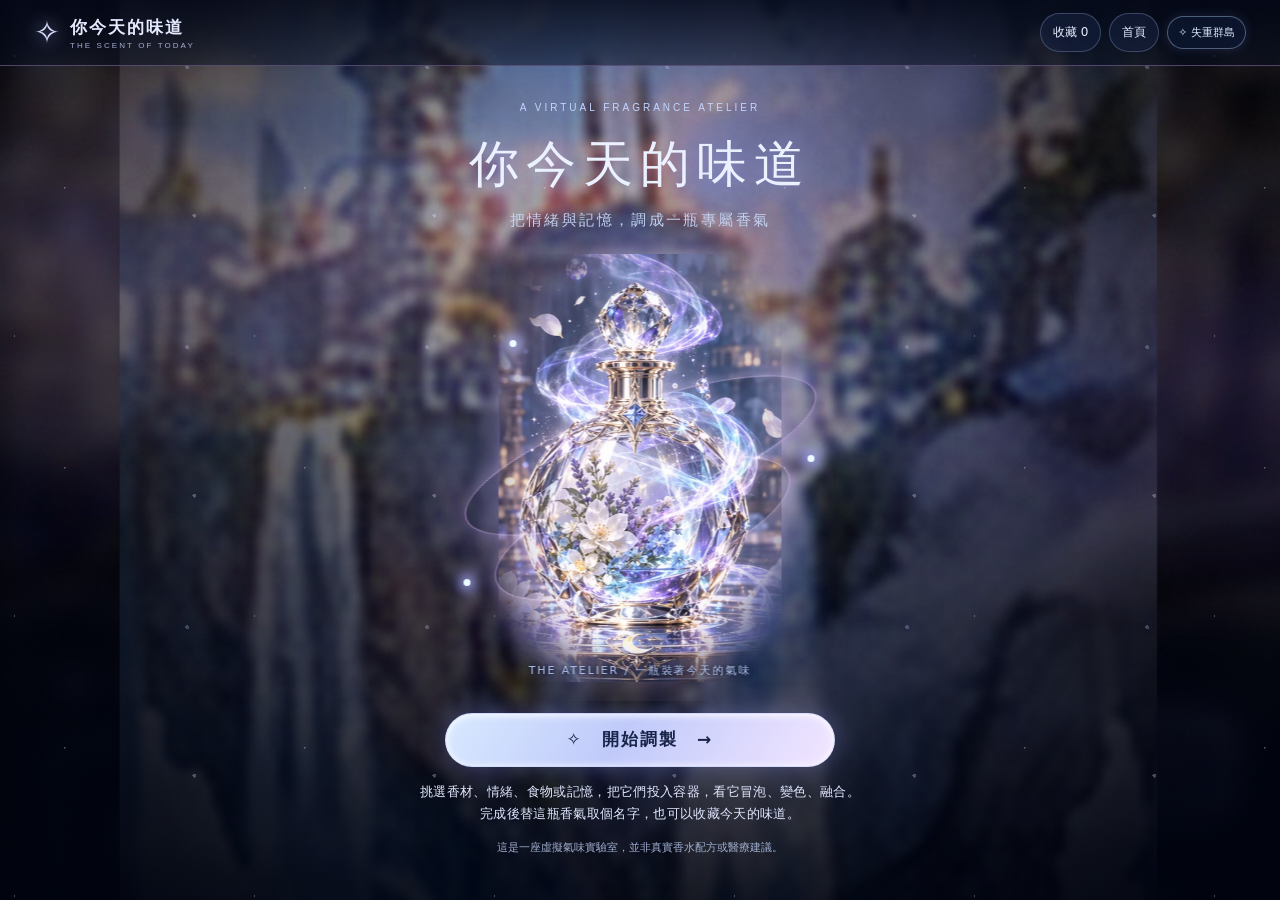
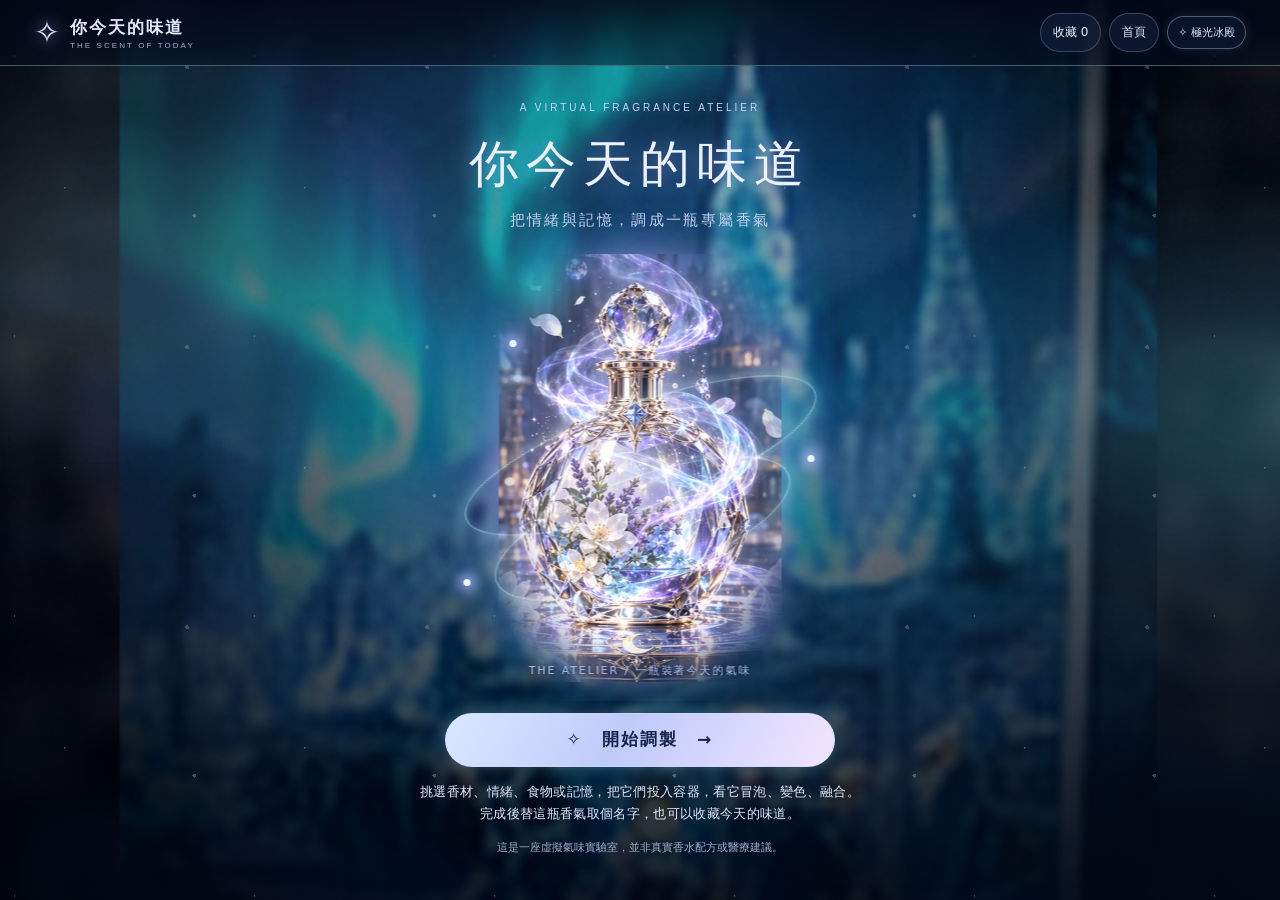
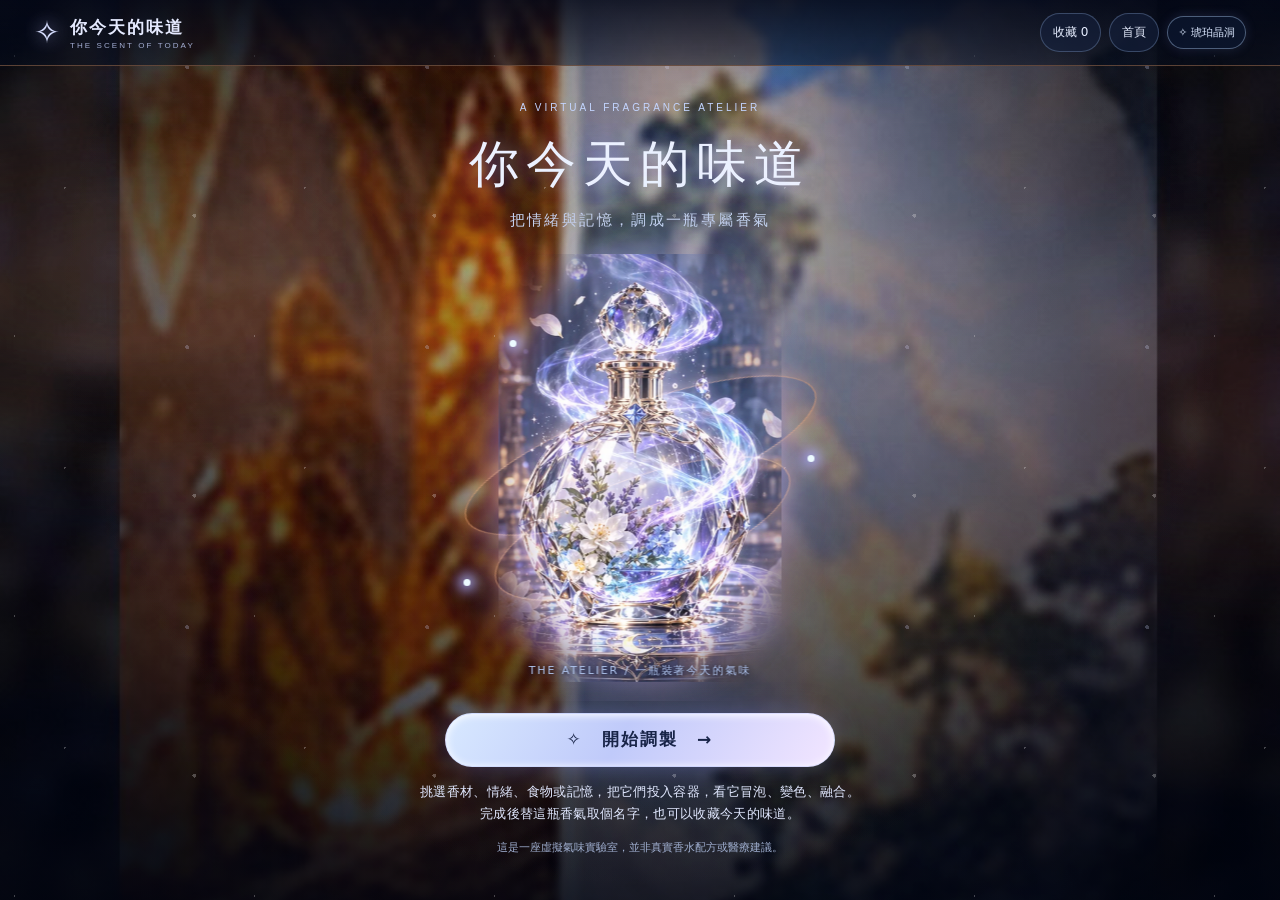
